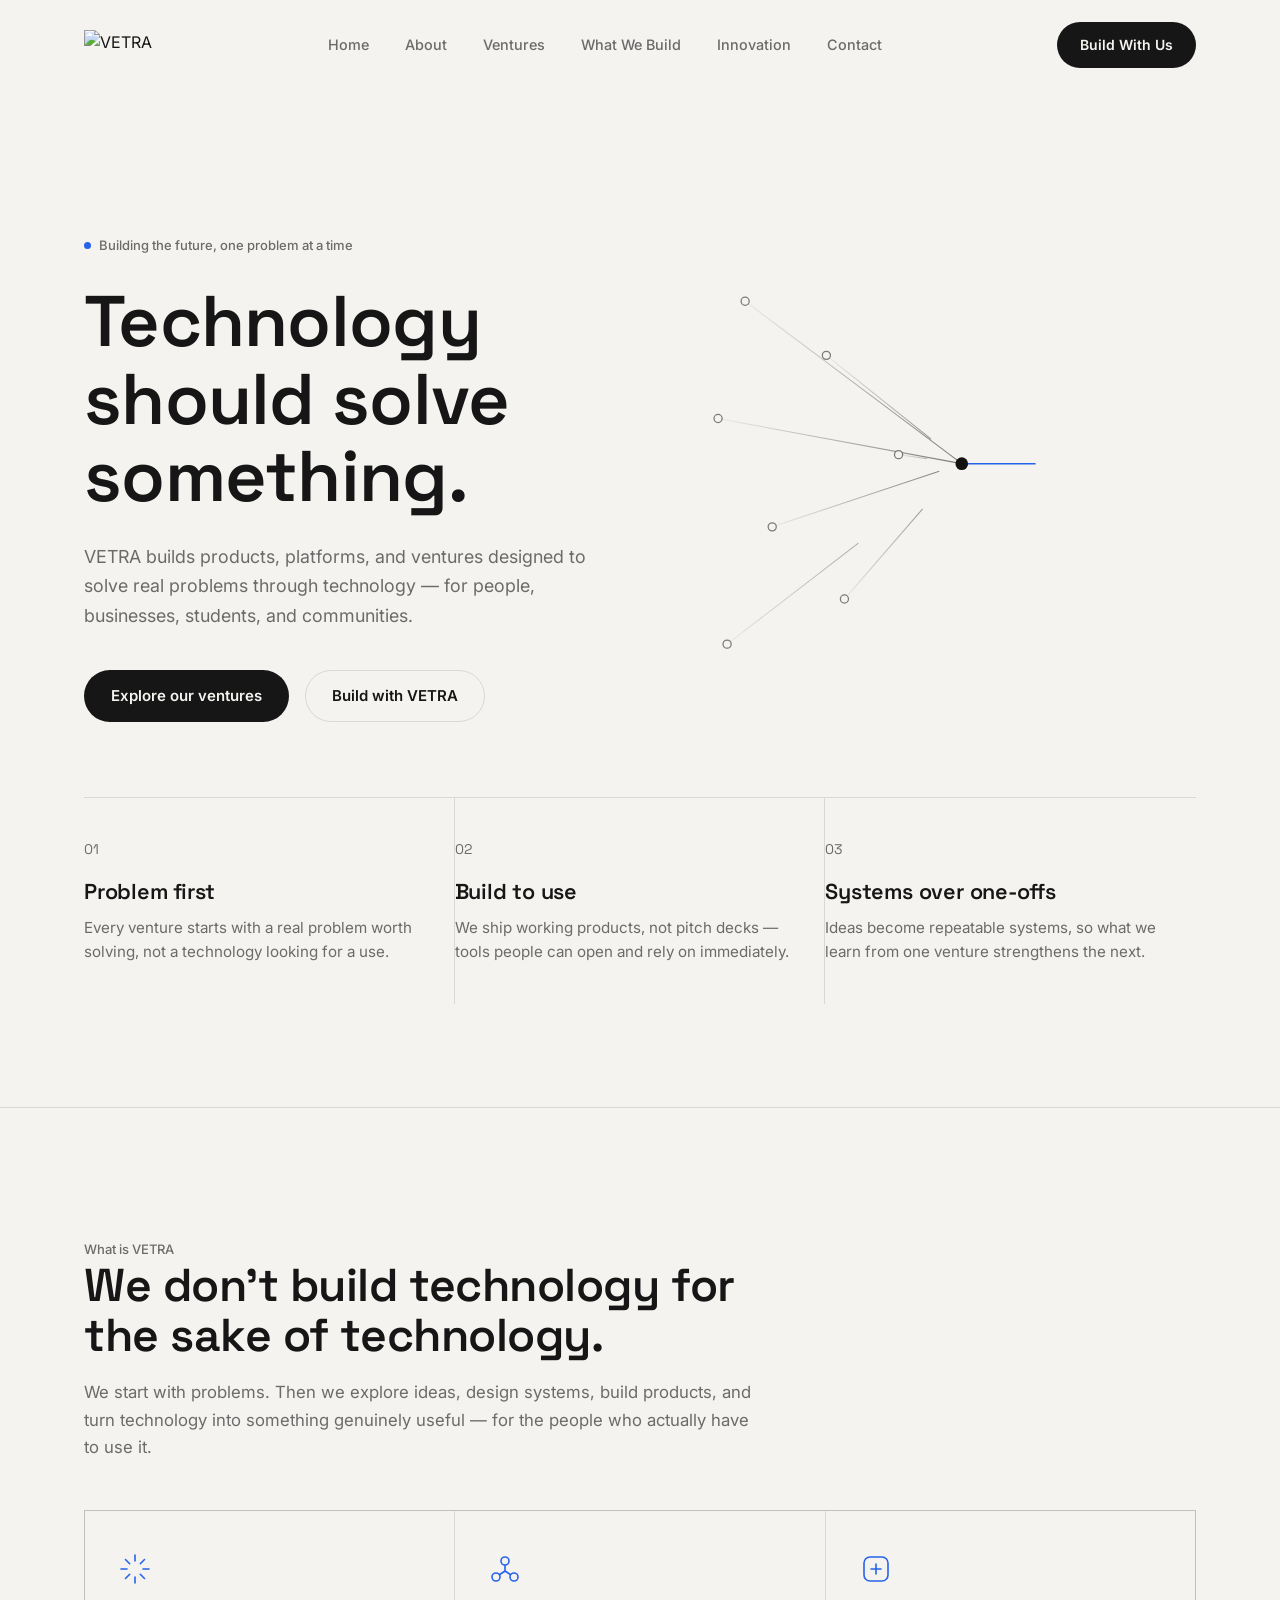
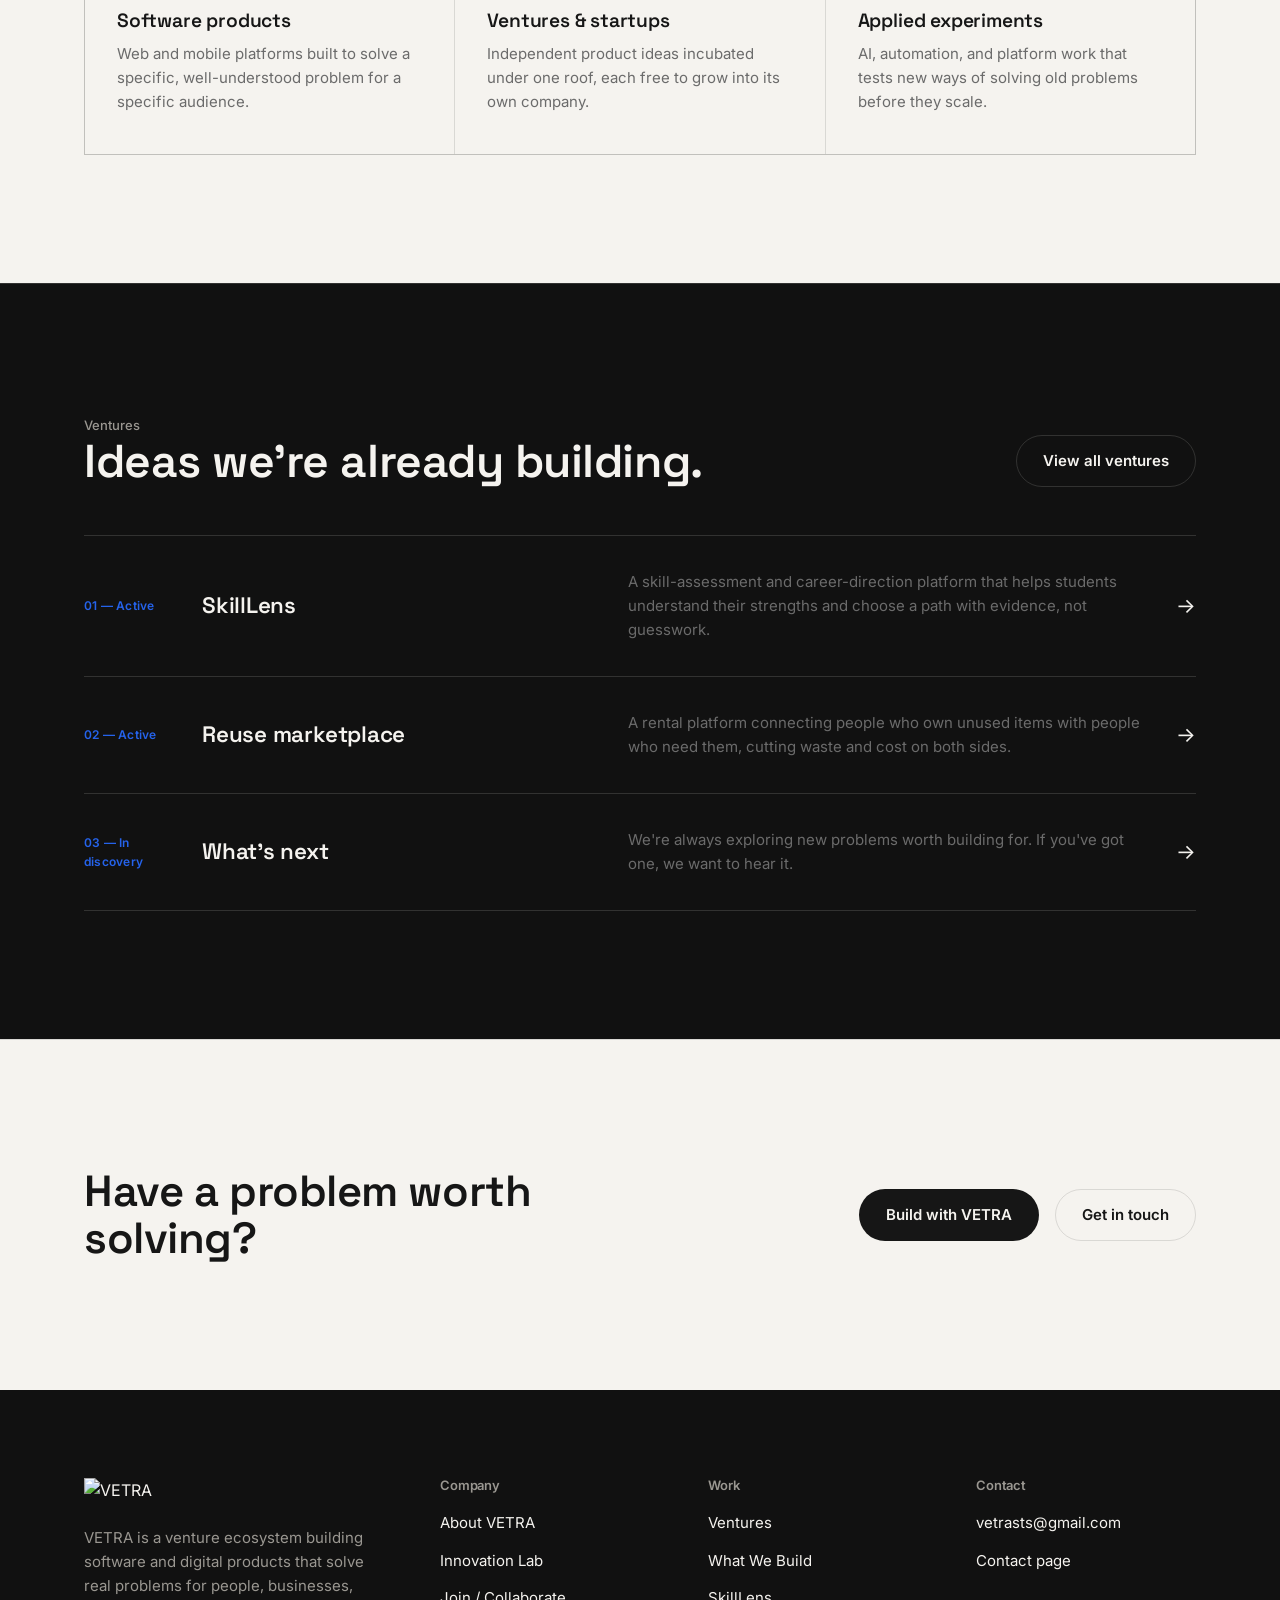
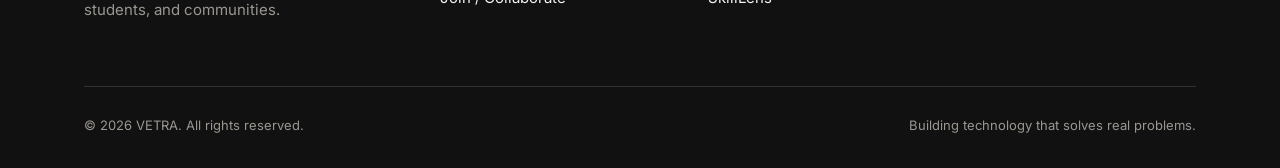
==== index.html @ a5bda0f1 "Add files via upload" ====
<!DOCTYPE html>
<html lang="en">
<head>
<meta charset="UTF-8">
<meta name="viewport" content="width=device-width, initial-scale=1.0">
<title>VETRA — Building Technology That Solves Real Problems.</title>
<meta name="description" content="VETRA is a venture ecosystem building software products, startups, and digital solutions that solve real-world problems.">
<link rel="icon" type="image/png" href="assets/vetra-logo-dark.png">
<link rel="stylesheet" href="styles.css">
</head>
<body>
  <nav class="nav">
    <div class="container nav-inner">
      <a href="index.html" class="nav-logo" aria-label="VETRA — home">
        <img src="assets/vetra-logo-dark.png" alt="VETRA">
      </a>
      <ul class="nav-links">
          <li><a href="index.html">Home</a></li>
          <li><a href="about.html">About</a></li>
          <li><a href="ventures.html">Ventures</a></li>
          <li><a href="what-we-build.html">What We Build</a></li>
          <li><a href="innovation.html">Innovation</a></li>
          <li><a href="contact.html">Contact</a></li>
      </ul>
      <div class="nav-actions">
        <a href="join.html" class="btn btn-primary nav-cta">Build With Us</a>
        <button class="nav-burger" aria-label="Open menu" aria-expanded="false">
          <span></span><span></span><span></span>
        </button>
      </div>
    </div>
  </nav>

  <div class="mobile-menu">
    <ul>
        <li><a href="index.html">Home</a></li>
        <li><a href="about.html">About</a></li>
        <li><a href="ventures.html">Ventures</a></li>
        <li><a href="what-we-build.html">What We Build</a></li>
        <li><a href="innovation.html">Innovation</a></li>
        <li><a href="contact.html">Contact</a></li>
    </ul>
    <a href="join.html" class="btn btn-primary">Build With Us</a>
  </div>

  <section class="hero">
    <div class="container hero-grid">
      <div class="hero-copy">
        <span class="eyebrow"><span class="dot"></span> Building the future, one problem at a time</span>
        <h1 class="reveal is-visible">Technology should solve something.</h1>
        <p class="hero-sub reveal is-visible">VETRA builds products, platforms, and ventures designed to solve real problems through technology — for people, businesses, students, and communities.</p>
        <div class="hero-actions">
          <a href="ventures.html" class="btn btn-primary">Explore our ventures</a>
          <a href="join.html" class="btn btn-ghost">Build with VETRA</a>
        </div>
      </div>
      <div class="hero-visual" style="color:var(--text)">
        <svg viewBox="0 0 560 560" xmlns="http://www.w3.org/2000/svg" role="img" aria-label="Abstract network diagram showing scattered nodes converging into a single connected system"><defs><linearGradient id="lineGrad" x1="0" y1="0" x2="1" y2="0"><stop offset="0%" stop-color="currentColor" stop-opacity="0.05"/><stop offset="100%" stop-color="currentColor" stop-opacity="0.55"/></linearGradient></defs><g stroke="url(#lineGrad)" stroke-width="1.2" fill="none"><path d="M60,90 L300,270" stroke-dasharray="300.0" stroke-dashoffset="300.0"><animate attributeName="stroke-dashoffset" from="300.0" to="0" dur="1.4s" begin="0.00s" fill="freeze" calcMode="spline" keySplines="0.22 0.61 0.36 1"/></path><path d="M30,220 L300,270" stroke-dasharray="274.6" stroke-dashoffset="274.6"><animate attributeName="stroke-dashoffset" from="274.6" to="0" dur="1.4s" begin="0.15s" fill="freeze" calcMode="spline" keySplines="0.22 0.61 0.36 1"/></path><path d="M90,340 L300,270" stroke-dasharray="221.4" stroke-dashoffset="221.4"><animate attributeName="stroke-dashoffset" from="221.4" to="0" dur="1.4s" begin="0.30s" fill="freeze" calcMode="spline" keySplines="0.22 0.61 0.36 1"/></path><path d="M150,150 L300,270" stroke-dasharray="192.1" stroke-dashoffset="192.1"><animate attributeName="stroke-dashoffset" from="192.1" to="0" dur="1.4s" begin="0.45s" fill="freeze" calcMode="spline" keySplines="0.22 0.61 0.36 1"/></path><path d="M170,420 L300,270" stroke-dasharray="198.5" stroke-dashoffset="198.5"><animate attributeName="stroke-dashoffset" from="198.5" to="0" dur="1.4s" begin="0.60s" fill="freeze" calcMode="spline" keySplines="0.22 0.61 0.36 1"/></path><path d="M40,470 L300,270" stroke-dasharray="328.0" stroke-dashoffset="328.0"><animate attributeName="stroke-dashoffset" from="328.0" to="0" dur="1.4s" begin="0.75s" fill="freeze" calcMode="spline" keySplines="0.22 0.61 0.36 1"/></path><path d="M230,260 L300,270" stroke-dasharray="70.7" stroke-dashoffset="70.7"><animate attributeName="stroke-dashoffset" from="70.7" to="0" dur="1.4s" begin="0.90s" fill="freeze" calcMode="spline" keySplines="0.22 0.61 0.36 1"/></path></g><path d="M300,270 L470,270" stroke="var(--accent)" stroke-width="1.6" stroke-dasharray="170.0" stroke-dashoffset="170.0"><animate attributeName="stroke-dashoffset" from="170.0" to="0" dur="0.9s" begin="1.1s" fill="freeze" calcMode="spline" keySplines="0.22 0.61 0.36 1"/></path><circle cx="60" cy="90" r="4.5" fill="var(--bg)" stroke="currentColor" stroke-opacity="0.55" stroke-width="1.4" opacity="0"><animate attributeName="opacity" from="0" to="1" dur="0.5s" begin="0.00s" fill="freeze"/></circle><circle cx="30" cy="220" r="4.5" fill="var(--bg)" stroke="currentColor" stroke-opacity="0.55" stroke-width="1.4" opacity="0"><animate attributeName="opacity" from="0" to="1" dur="0.5s" begin="0.15s" fill="freeze"/></circle><circle cx="90" cy="340" r="4.5" fill="var(--bg)" stroke="currentColor" stroke-opacity="0.55" stroke-width="1.4" opacity="0"><animate attributeName="opacity" from="0" to="1" dur="0.5s" begin="0.30s" fill="freeze"/></circle><circle cx="150" cy="150" r="4.5" fill="var(--bg)" stroke="currentColor" stroke-opacity="0.55" stroke-width="1.4" opacity="0"><animate attributeName="opacity" from="0" to="1" dur="0.5s" begin="0.45s" fill="freeze"/></circle><circle cx="170" cy="420" r="4.5" fill="var(--bg)" stroke="currentColor" stroke-opacity="0.55" stroke-width="1.4" opacity="0"><animate attributeName="opacity" from="0" to="1" dur="0.5s" begin="0.60s" fill="freeze"/></circle><circle cx="40" cy="470" r="4.5" fill="var(--bg)" stroke="currentColor" stroke-opacity="0.55" stroke-width="1.4" opacity="0"><animate attributeName="opacity" from="0" to="1" dur="0.5s" begin="0.75s" fill="freeze"/></circle><circle cx="230" cy="260" r="4.5" fill="var(--bg)" stroke="currentColor" stroke-opacity="0.55" stroke-width="1.4" opacity="0"><animate attributeName="opacity" from="0" to="1" dur="0.5s" begin="0.90s" fill="freeze"/></circle><circle cx="300" cy="270" r="7" fill="var(--dark)" stroke="none" opacity="0"><animate attributeName="opacity" from="0" to="1" dur="0.4s" begin="1.0s" fill="freeze"/></circle><g opacity="0"><animate attributeName="opacity" from="0" to="1" dur="0.6s" begin="1.9s" fill="freeze"/><rect x="436" y="236" width="68" height="68" rx="16" fill="var(--accent)"/><rect x="436" y="236" width="68" height="68" rx="16" fill="none" stroke="var(--accent)" stroke-width="10" opacity="0.18"><animate attributeName="width" from="68" to="120" dur="1.8s" begin="2.1s" repeatCount="indefinite" values="68;120;68" keyTimes="0;0.5;1" calcMode="spline" keySplines="0.4 0 0.2 1;0.4 0 0.2 1"/><animate attributeName="height" from="68" to="120" dur="1.8s" begin="2.1s" repeatCount="indefinite" values="68;120;68" keyTimes="0;0.5;1" calcMode="spline" keySplines="0.4 0 0.2 1;0.4 0 0.2 1"/><animate attributeName="x" values="436;410;436" dur="1.8s" begin="2.1s" repeatCount="indefinite" keyTimes="0;0.5;1" calcMode="spline" keySplines="0.4 0 0.2 1;0.4 0 0.2 1"/><animate attributeName="y" values="236;210;236" dur="1.8s" begin="2.1s" repeatCount="indefinite" keyTimes="0;0.5;1" calcMode="spline" keySplines="0.4 0 0.2 1;0.4 0 0.2 1"/><animate attributeName="opacity" values="0.18;0;0.18" dur="1.8s" begin="2.1s" repeatCount="indefinite" keyTimes="0;0.5;1"/></rect></g></svg>
      </div>
    </div>

    <div class="container">
      <div class="principles">
        <div class="principle">
          <span class="eyebrow-index">01</span>
          <h3>Problem first</h3>
          <p>Every venture starts with a real problem worth solving, not a technology looking for a use.</p>
        </div>
        <div class="principle">
          <span class="eyebrow-index">02</span>
          <h3>Build to use</h3>
          <p>We ship working products, not pitch decks — tools people can open and rely on immediately.</p>
        </div>
        <div class="principle">
          <span class="eyebrow-index">03</span>
          <h3>Systems over one-offs</h3>
          <p>Ideas become repeatable systems, so what we learn from one venture strengthens the next.</p>
        </div>
      </div>
    </div>
  </section>

  <section class="section section--border-t">
    <div class="container">
      <div class="section-head">
        <span class="eyebrow">What is VETRA</span>
        <h2>We don't build technology for the sake of technology.</h2>
        <p>We start with problems. Then we explore ideas, design systems, build products, and turn technology into something genuinely useful — for the people who actually have to use it.</p>
      </div>

      <div class="card-grid">
        <div class="card">
          <div class="card-icon">
            <svg width="36" height="36" viewBox="0 0 36 36" fill="none"><path d="M18 4v6M18 26v6M4 18h6M26 18h6M8.5 8.5l4.2 4.2M23.3 23.3l4.2 4.2M8.5 27.5l4.2-4.2M23.3 12.7l4.2-4.2" stroke="currentColor" stroke-width="1.6" stroke-linecap="round"/></svg>
          </div>
          <h3>Software products</h3>
          <p>Web and mobile platforms built to solve a specific, well-understood problem for a specific audience.</p>
        </div>
        <div class="card">
          <div class="card-icon">
            <svg width="36" height="36" viewBox="0 0 36 36" fill="none"><circle cx="18" cy="10" r="4" stroke="currentColor" stroke-width="1.6"/><circle cx="9" cy="26" r="4" stroke="currentColor" stroke-width="1.6"/><circle cx="27" cy="26" r="4" stroke="currentColor" stroke-width="1.6"/><path d="M18 14v6m0 0l-6 4m6-4l6 4" stroke="currentColor" stroke-width="1.6"/></svg>
          </div>
          <h3>Ventures &amp; startups</h3>
          <p>Independent product ideas incubated under one roof, each free to grow into its own company.</p>
        </div>
        <div class="card">
          <div class="card-icon">
            <svg width="36" height="36" viewBox="0 0 36 36" fill="none"><rect x="6" y="6" width="24" height="24" rx="6" stroke="currentColor" stroke-width="1.6"/><path d="M13 18h10M18 13v10" stroke="currentColor" stroke-width="1.6" stroke-linecap="round"/></svg>
          </div>
          <h3>Applied experiments</h3>
          <p>AI, automation, and platform work that tests new ways of solving old problems before they scale.</p>
        </div>
      </div>
    </div>
  </section>

  <section class="section section--dark section--border-t">
    <div class="container">
      <div class="section-head section-head--split">
        <div>
          <span class="eyebrow">Ventures</span>
          <h2>Ideas we're already building.</h2>
        </div>
        <a href="ventures.html" class="btn btn-ghost">View all ventures</a>
      </div>

      <div class="hr-list">
        <a href="ventures.html#skilllens" class="hr-row">
          <span class="tag">01 — Active</span>
          <h3>SkillLens</h3>
          <p>A skill-assessment and career-direction platform that helps students understand their strengths and choose a path with evidence, not guesswork.</p>
          <span class="arrow">→</span>
        </a>
        <a href="ventures.html#reuse" class="hr-row">
          <span class="tag">02 — Active</span>
          <h3>Reuse marketplace</h3>
          <p>A rental platform connecting people who own unused items with people who need them, cutting waste and cost on both sides.</p>
          <span class="arrow">→</span>
        </a>
        <a href="join.html" class="hr-row">
          <span class="tag">03 — In discovery</span>
          <h3>What's next</h3>
          <p>We're always exploring new problems worth building for. If you've got one, we want to hear it.</p>
          <span class="arrow">→</span>
        </a>
      </div>
    </div>
  </section>

  <section class="section section--border-t">
    <div class="container">
      <div class="cta-band">
        <h2>Have a problem worth solving?</h2>
        <div class="cta-band-actions">
          <a href="join.html" class="btn btn-primary">Build with VETRA</a>
          <a href="contact.html" class="btn btn-ghost">Get in touch</a>
        </div>
      </div>
    </div>
  </section>

  <footer class="footer">
    <div class="container">
      <div class="footer-top">
        <div class="footer-brand">
          <img src="assets/vetra-logo-white.png" alt="VETRA">
          <p>VETRA is a venture ecosystem building software and digital products that solve real problems for people, businesses, students, and communities.</p>
        </div>
        <div class="footer-col">
          <h4>Company</h4>
          <ul>
            <li><a href="about.html">About VETRA</a></li>
            <li><a href="innovation.html">Innovation Lab</a></li>
            <li><a href="join.html">Join / Collaborate</a></li>
          </ul>
        </div>
        <div class="footer-col">
          <h4>Work</h4>
          <ul>
            <li><a href="ventures.html">Ventures</a></li>
            <li><a href="what-we-build.html">What We Build</a></li>
            <li><a href="ventures.html#skilllens">SkillLens</a></li>
          </ul>
        </div>
        <div class="footer-col">
          <h4>Contact</h4>
          <ul>
            <li><a href="mailto:vetrasts@gmail.com">vetrasts@gmail.com</a></li>
            <li><a href="contact.html">Contact page</a></li>
          </ul>
        </div>
      </div>
      <div class="footer-bottom">
        <span>&copy; 2026 VETRA. All rights reserved.</span>
        <span>Building technology that solves real problems.</span>
      </div>
    </div>
  </footer>
  <script src="script.js"></script>
</body>
</html>
---- styles.css ----
/* =========================================================
   VETRA — Design Tokens
   ========================================================= */
@import url('https://fonts.googleapis.com/css2?family=Space+Grotesk:wght@400;500;600;700&family=Inter:wght@400;500;600&display=swap');

:root{
  --bg: #F5F3EF;
  --bg-raised: #EEEBE4;
  --dark: #111111;
  --dark-raised: #191919;
  --text: #161616;
  --text-secondary: #6B6B6B;
  --text-on-dark: #F5F3EF;
  --text-on-dark-secondary: #9A9791;
  --accent: #2563EB;
  --accent-2: #7C3AED;
  --line: rgba(22,22,22,0.12);
  --line-on-dark: rgba(245,243,239,0.14);
  --white: #FFFFFF;

  --font-head: 'Space Grotesk', 'Inter', sans-serif;
  --font-body: 'Inter', sans-serif;

  --container: 1240px;
  --gutter: clamp(24px, 5vw, 64px);
  --section-y: clamp(72px, 10vw, 148px);

  --ease: cubic-bezier(.22,.61,.36,1);
}

*, *::before, *::after{ box-sizing: border-box; }
html{ scroll-behavior: smooth; }
@media (prefers-reduced-motion: reduce){
  html{ scroll-behavior: auto; }
  *, *::before, *::after{ animation-duration: 0.001ms !important; animation-iteration-count: 1 !important; transition-duration: 0.001ms !important; }
}

body{
  margin:0;
  background: var(--bg);
  color: var(--text);
  font-family: var(--font-body);
  font-size: 16px;
  line-height: 1.6;
  -webkit-font-smoothing: antialiased;
  overflow-x: hidden;
}

img{ max-width:100%; display:block; }
a{ color: inherit; text-decoration: none; }
button{ font-family: inherit; cursor:pointer; }

h1,h2,h3,h4{
  font-family: var(--font-head);
  font-weight: 600;
  line-height: 1.08;
  letter-spacing: -0.01em;
  margin: 0;
  color: var(--text);
}

p{ margin: 0; }

::selection{ background: var(--accent); color: var(--white); }

:focus-visible{
  outline: 2px solid var(--accent);
  outline-offset: 3px;
  border-radius: 2px;
}

.container{
  width: 100%;
  max-width: var(--container);
  margin: 0 auto;
  padding: 0 var(--gutter);
}

.section{ padding: var(--section-y) 0; }
.section--dark{ background: var(--dark); color: var(--text-on-dark); }
.section--dark h1, .section--dark h2, .section--dark h3, .section--dark h4{ color: var(--text-on-dark); }
.section--raised{ background: var(--bg-raised); }
.section--border-t{ border-top: 1px solid var(--line); }
.section--dark.section--border-t{ border-top: 1px solid var(--line-on-dark); }

.eyebrow{
  display:inline-flex;
  align-items:center;
  gap:8px;
  font-size: 0.8125rem;
  color: var(--text-secondary);
  font-weight: 500;
}
.section--dark .eyebrow{ color: var(--text-on-dark-secondary); }
.eyebrow .dot{
  width:7px; height:7px; border-radius:50%;
  background: var(--accent);
  flex-shrink:0;
  animation: pulse-dot 2.4s var(--ease) infinite;
}
@keyframes pulse-dot{
  0%,100%{ opacity:1; transform: scale(1); }
  50%{ opacity: .45; transform: scale(.78); }
}

.eyebrow-index{
  font-family: var(--font-head);
  font-size: 0.875rem;
  color: var(--text-secondary);
}

/* Buttons */
.btn{
  display:inline-flex;
  align-items:center;
  justify-content:center;
  gap:10px;
  padding: 13px 26px;
  border-radius: 999px;
  font-family: var(--font-body);
  font-weight: 600;
  font-size: 0.9375rem;
  border: 1px solid transparent;
  transition: transform .35s var(--ease), background-color .3s var(--ease), color .3s var(--ease), border-color .3s var(--ease);
  white-space: nowrap;
}
.btn:hover{ transform: translateY(-2px); }
.btn-primary{ background: var(--text); color: var(--bg); }
.btn-primary:hover{ background: var(--accent); color: var(--white); }
.section--dark .btn-primary{ background: var(--text-on-dark); color: var(--dark); }
.section--dark .btn-primary:hover{ background: var(--accent); color: var(--white); }

.btn-ghost{ border-color: var(--line); color: var(--text); background: transparent; }
.btn-ghost:hover{ border-color: var(--text); }
.section--dark .btn-ghost{ border-color: var(--line-on-dark); color: var(--text-on-dark); }
.section--dark .btn-ghost:hover{ border-color: var(--text-on-dark); }

.btn-accent{ background: var(--accent); color: var(--white); }
.btn-accent:hover{ background: #1d4ed8; transform: translateY(-2px); }

/* =========================================================
   Navbar
   ========================================================= */
.nav{
  position: fixed;
  top:0; left:0; right:0;
  z-index: 100;
  padding: 22px 0;
  transition: padding .4s var(--ease), background-color .4s var(--ease), border-color .4s var(--ease), backdrop-filter .4s var(--ease);
  border-bottom: 1px solid transparent;
}
.nav.is-scrolled{
  padding: 14px 0;
  background: rgba(245,243,239,0.86);
  backdrop-filter: blur(14px) saturate(140%);
  border-bottom: 1px solid var(--line);
}
.nav-inner{
  display:flex;
  align-items:center;
  justify-content: space-between;
  gap: 24px;
}
.nav-logo{ display:flex; align-items:center; }
.nav-logo img{ height: 30px; width:auto; }
.nav-links{
  display:flex;
  align-items:center;
  gap: 36px;
  list-style:none;
  margin:0; padding:0;
}
.nav-links a{
  font-size: 0.9rem;
  font-weight: 500;
  color: var(--text-secondary);
  position:relative;
  padding: 4px 0;
  transition: color .25s var(--ease);
}
.nav-links a:hover, .nav-links a.is-active{ color: var(--text); }
.nav-links a.is-active::after{
  content:'';
  position:absolute;
  left:0; right:0; bottom:-4px;
  height:2px;
  background: var(--accent);
  border-radius: 2px;
}
.nav-actions{ display:flex; align-items:center; gap:16px; }
.nav-cta{ padding: 11px 22px; font-size: 0.875rem; }

.nav-burger{
  display:none;
  flex-direction:column;
  justify-content:center;
  gap:5px;
  width: 34px; height:34px;
  background:none; border:none;
  padding:0;
}
.nav-burger span{
  display:block;
  height:2px; width: 100%;
  background: var(--text);
  border-radius: 2px;
  transition: transform .35s var(--ease), opacity .35s var(--ease);
}
.nav-burger.is-open span:nth-child(1){ transform: translateY(7px) rotate(45deg); }
.nav-burger.is-open span:nth-child(2){ opacity:0; }
.nav-burger.is-open span:nth-child(3){ transform: translateY(-7px) rotate(-45deg); }

.mobile-menu{
  position: fixed;
  inset:0;
  background: var(--bg);
  z-index: 99;
  display:flex;
  flex-direction:column;
  justify-content:center;
  padding: 32px var(--gutter);
  transform: translateY(-100%);
  transition: transform .5s var(--ease);
}
.mobile-menu.is-open{ transform: translateY(0); }
.mobile-menu ul{ list-style:none; margin:0; padding:0; display:flex; flex-direction:column; gap: 22px; }
.mobile-menu a{ font-family: var(--font-head); font-size: 2rem; font-weight:600; }
.mobile-menu .btn{ margin-top: 28px; align-self:flex-start; }

@media (max-width: 860px){
  .nav-links, .nav-actions .nav-cta{ display:none; }
  .nav-burger{ display:flex; }
}

/* =========================================================
   Footer
   ========================================================= */
.footer{
  background: var(--dark);
  color: var(--text-on-dark);
  padding: 88px 0 32px;
}
.footer-top{
  display:grid;
  grid-template-columns: 1.4fr repeat(3, 1fr);
  gap: 48px;
  padding-bottom: 64px;
  border-bottom: 1px solid var(--line-on-dark);
}
.footer-brand img{ height: 30px; margin-bottom: 18px; }
.footer-brand p{ color: var(--text-on-dark-secondary); max-width: 320px; font-size: 0.9375rem; }
.footer-col h4{ font-family: var(--font-body); font-size: 0.8125rem; color: var(--text-on-dark-secondary); font-weight: 600; margin-bottom: 18px; }
.footer-col ul{ list-style:none; margin:0; padding:0; display:flex; flex-direction:column; gap:12px; }
.footer-col a{ font-size: 0.9375rem; color: var(--text-on-dark); transition: color .25s var(--ease); }
.footer-col a:hover{ color: var(--accent); }
.footer-bottom{
  display:flex; align-items:center; justify-content:space-between;
  padding-top: 28px; flex-wrap:wrap; gap:12px;
  font-size: 0.8125rem; color: var(--text-on-dark-secondary);
}
@media (max-width: 780px){
  .footer-top{ grid-template-columns: 1fr 1fr; }
}
@media (max-width: 500px){
  .footer-top{ grid-template-columns: 1fr; }
}

/* =========================================================
   Hero
   ========================================================= */
.hero{
  padding: clamp(150px, 22vw, 220px) 0 clamp(80px, 8vw, 120px);
  position:relative;
}
.hero-grid{
  display:grid;
  grid-template-columns: 1.05fr 0.95fr;
  gap: 48px;
  align-items:center;
}
.hero-copy .eyebrow{ margin-bottom: 28px; }
.hero h1{
  font-size: clamp(2.6rem, 5.6vw, 5rem);
  max-width: 15ch;
}
.hero-sub{
  margin-top: 26px;
  font-size: clamp(1.05rem, 1.4vw, 1.2rem);
  color: var(--text-secondary);
  max-width: 46ch;
  line-height: 1.65;
}
.hero-actions{ margin-top: 40px; display:flex; gap: 16px; flex-wrap:wrap; }
.hero-visual{ position:relative; }
.hero-visual svg{ width:100%; height:auto; }

@media (max-width: 940px){
  .hero-grid{ grid-template-columns: 1fr; }
  .hero-visual{ order:-1; max-width: 420px; margin: 0 auto 12px; }
}

/* =========================================================
   Principles / grid
   ========================================================= */
.principles{
  display:grid;
  grid-template-columns: repeat(3, 1fr);
  border-top: 1px solid var(--line);
  margin-top: 64px;
}
.principle{
  padding: 40px 32px 40px 0;
  border-right: 1px solid var(--line);
}
.principle:last-child{ border-right:none; }
.principle .eyebrow-index{ display:block; margin-bottom: 20px; }
.principle h3{ font-size: 1.35rem; margin-bottom: 12px; }
.principle p{ color: var(--text-secondary); font-size: 0.95rem; }
@media (max-width: 780px){
  .principles{ grid-template-columns: 1fr; }
  .principle{ border-right:none; border-bottom: 1px solid var(--line); padding: 32px 0; }
  .principle:last-child{ border-bottom:none; }
}

/* =========================================================
   Section headers
   ========================================================= */
.section-head{ max-width: 680px; }
.section-head h2{ font-size: clamp(1.9rem, 3.6vw, 3rem); }
.section-head p{ margin-top: 18px; color: var(--text-secondary); font-size: 1.05rem; line-height: 1.65; }
.section-head--split{
  display:flex;
  justify-content:space-between;
  align-items:flex-end;
  gap: 32px;
  max-width: none;
}
@media (max-width: 700px){
  .section-head--split{ flex-direction:column; align-items:flex-start; }
}

/* =========================================================
   Cards / lists (hairline, not shadow-kit)
   ========================================================= */
.hr-list{ border-top: 1px solid var(--line); margin-top: 48px; }
.section--dark .hr-list{ border-top: 1px solid var(--line-on-dark); }

.hr-row{
  display:grid;
  grid-template-columns: 90px 1.3fr 1.7fr auto;
  gap: 28px;
  align-items:center;
  padding: 34px 0;
  border-bottom: 1px solid var(--line);
  transition: padding-left .35s var(--ease), background-color .35s var(--ease);
}
.section--dark .hr-row{ border-bottom: 1px solid var(--line-on-dark); }
.hr-row:hover{ padding-left: 12px; }
.hr-row .tag{
  font-size: 0.75rem;
  font-weight: 600;
  color: var(--accent);
  letter-spacing: 0.02em;
}
.hr-row h3{ font-size: 1.4rem; }
.hr-row p{ color: var(--text-secondary); font-size: 0.9375rem; }
.hr-row .arrow{ font-size: 1.3rem; transition: transform .35s var(--ease); }
.hr-row:hover .arrow{ transform: translateX(6px); color: var(--accent); }
@media (max-width: 780px){
  .hr-row{ grid-template-columns: 1fr; gap: 10px; }
  .hr-row .arrow{ display:none; }
}

.card-grid{
  display:grid;
  grid-template-columns: repeat(3, 1fr);
  gap: 1px;
  background: var(--line);
  border: 1px solid var(--line);
  margin-top: 48px;
}
.section--dark .card-grid{ background: var(--line-on-dark); border-color: var(--line-on-dark); }
.card{
  background: var(--bg);
  padding: 40px 32px;
  transition: background-color .3s var(--ease);
}
.section--dark .card{ background: var(--dark); }
.card:hover{ background: var(--bg-raised); }
.section--dark .card:hover{ background: var(--dark-raised); }
.card .card-icon{ width:36px; height:36px; margin-bottom: 24px; color: var(--accent); }
.card h3{ font-size: 1.2rem; margin-bottom: 10px; }
.card p{ color: var(--text-secondary); font-size: 0.9375rem; }
@media (max-width: 900px){ .card-grid{ grid-template-columns: 1fr 1fr; } }
@media (max-width: 600px){ .card-grid{ grid-template-columns: 1fr; } }

/* =========================================================
   Stats strip
   ========================================================= */
.stats{
  display:grid;
  grid-template-columns: repeat(4, 1fr);
  gap: 24px;
  margin-top: 64px;
}
.stat .num{ font-family: var(--font-head); font-size: clamp(2rem, 4vw, 3rem); font-weight:600; }
.stat .label{ margin-top: 8px; color: var(--text-secondary); font-size: 0.875rem; }
.section--dark .stat .label{ color: var(--text-on-dark-secondary); }
@media (max-width: 700px){ .stats{ grid-template-columns: 1fr 1fr; } }

/* =========================================================
   CTA band
   ========================================================= */
.cta-band{
  display:flex;
  align-items:center;
  justify-content:space-between;
  gap: 32px;
  flex-wrap:wrap;
}
.cta-band h2{ font-size: clamp(1.8rem, 3.4vw, 2.75rem); max-width: 16ch; }
.cta-band-actions{ display:flex; gap:16px; flex-wrap:wrap; }

/* =========================================================
   Page intro (interior pages)
   ========================================================= */
.page-intro{ padding-top: clamp(140px, 18vw, 190px); }
.page-intro .eyebrow{ margin-bottom: 24px; }
.page-intro h1{ font-size: clamp(2.3rem, 4.6vw, 4rem); max-width: 20ch; }
.page-intro .lead{ margin-top: 24px; font-size: 1.15rem; color: var(--text-secondary); max-width: 56ch; }

/* Forms */
.form-grid{ display:grid; grid-template-columns: 1fr 1fr; gap: 20px 24px; margin-top: 40px; }
.field{ display:flex; flex-direction:column; gap:8px; }
.field.full{ grid-column: 1 / -1; }
.field label{ font-size: 0.8125rem; color: var(--text-secondary); font-weight:500; }
.field input, .field select, .field textarea{
  font-family: var(--font-body);
  font-size: 0.9375rem;
  padding: 14px 16px;
  border: 1px solid var(--line);
  border-radius: 8px;
  background: var(--bg);
  color: var(--text);
  transition: border-color .25s var(--ease);
}
.field textarea{ resize: vertical; min-height: 120px; }
.field input:focus, .field select:focus, .field textarea:focus{ border-color: var(--accent); }
.form-note{ margin-top: 18px; font-size: 0.8125rem; color: var(--text-secondary); }
@media (max-width: 700px){ .form-grid{ grid-template-columns: 1fr; } }

/* Simple two-col content */
.split{ display:grid; grid-template-columns: 1fr 1fr; gap: 64px; align-items:start; }
@media (max-width: 860px){ .split{ grid-template-columns: 1fr; gap: 40px; } }

.timeline{ margin-top: 56px; border-left: 1px solid var(--line); }
.section--dark .timeline{ border-color: var(--line-on-dark); }
.timeline-item{ position:relative; padding: 0 0 48px 32px; }
.timeline-item:last-child{ padding-bottom:0; }
.timeline-item::before{
  content:'';
  position:absolute; left:-5px; top:4px;
  width:9px; height:9px; border-radius:50%;
  background: var(--accent);
}
.timeline-item .tag{ font-size: 0.75rem; color: var(--text-secondary); font-weight:600; }
.timeline-item h3{ margin-top:8px; font-size: 1.25rem; }
.timeline-item p{ margin-top: 8px; color: var(--text-secondary); font-size: 0.9375rem; max-width: 52ch; }

/* Values grid used in About */
.value-list{ margin-top: 24px; display:flex; flex-direction:column; }
.value-row{ display:grid; grid-template-columns: 220px 1fr; gap: 24px; padding: 26px 0; border-top: 1px solid var(--line); }
.value-row:last-child{ border-bottom: 1px solid var(--line); }
.value-row h4{ font-family: var(--font-head); font-size: 1.05rem; }
.value-row p{ color: var(--text-secondary); font-size: 0.9375rem; }
@media (max-width: 700px){ .value-row{ grid-template-columns: 1fr; gap:8px; } }

/* Error / offline pages */
.status-page{
  min-height: 100svh;
  display:flex;
  flex-direction:column;
  align-items:center;
  justify-content:center;
  text-align:center;
  padding: 32px;
}
.status-page .code{
  font-family: var(--font-head);
  font-size: clamp(4rem, 14vw, 8rem);
  font-weight: 600;
  line-height:1;
  color: var(--text);
}
.status-page h1{ margin-top: 12px; font-size: clamp(1.4rem, 3vw, 2rem); }
.status-page p{ margin-top: 14px; color: var(--text-secondary); max-width: 46ch; }
.status-page .btn{ margin-top: 32px; }
.status-page .mark{ width: 140px; margin-bottom: 40px; opacity:0.9; }

/* Utility */
.mt-0{ margin-top:0 !important; }
.text-secondary{ color: var(--text-secondary); }
.reveal{ opacity:0; transform: translateY(18px); transition: opacity .7s var(--ease), transform .7s var(--ease); }
.reveal.is-visible{ opacity:1; transform:none; }
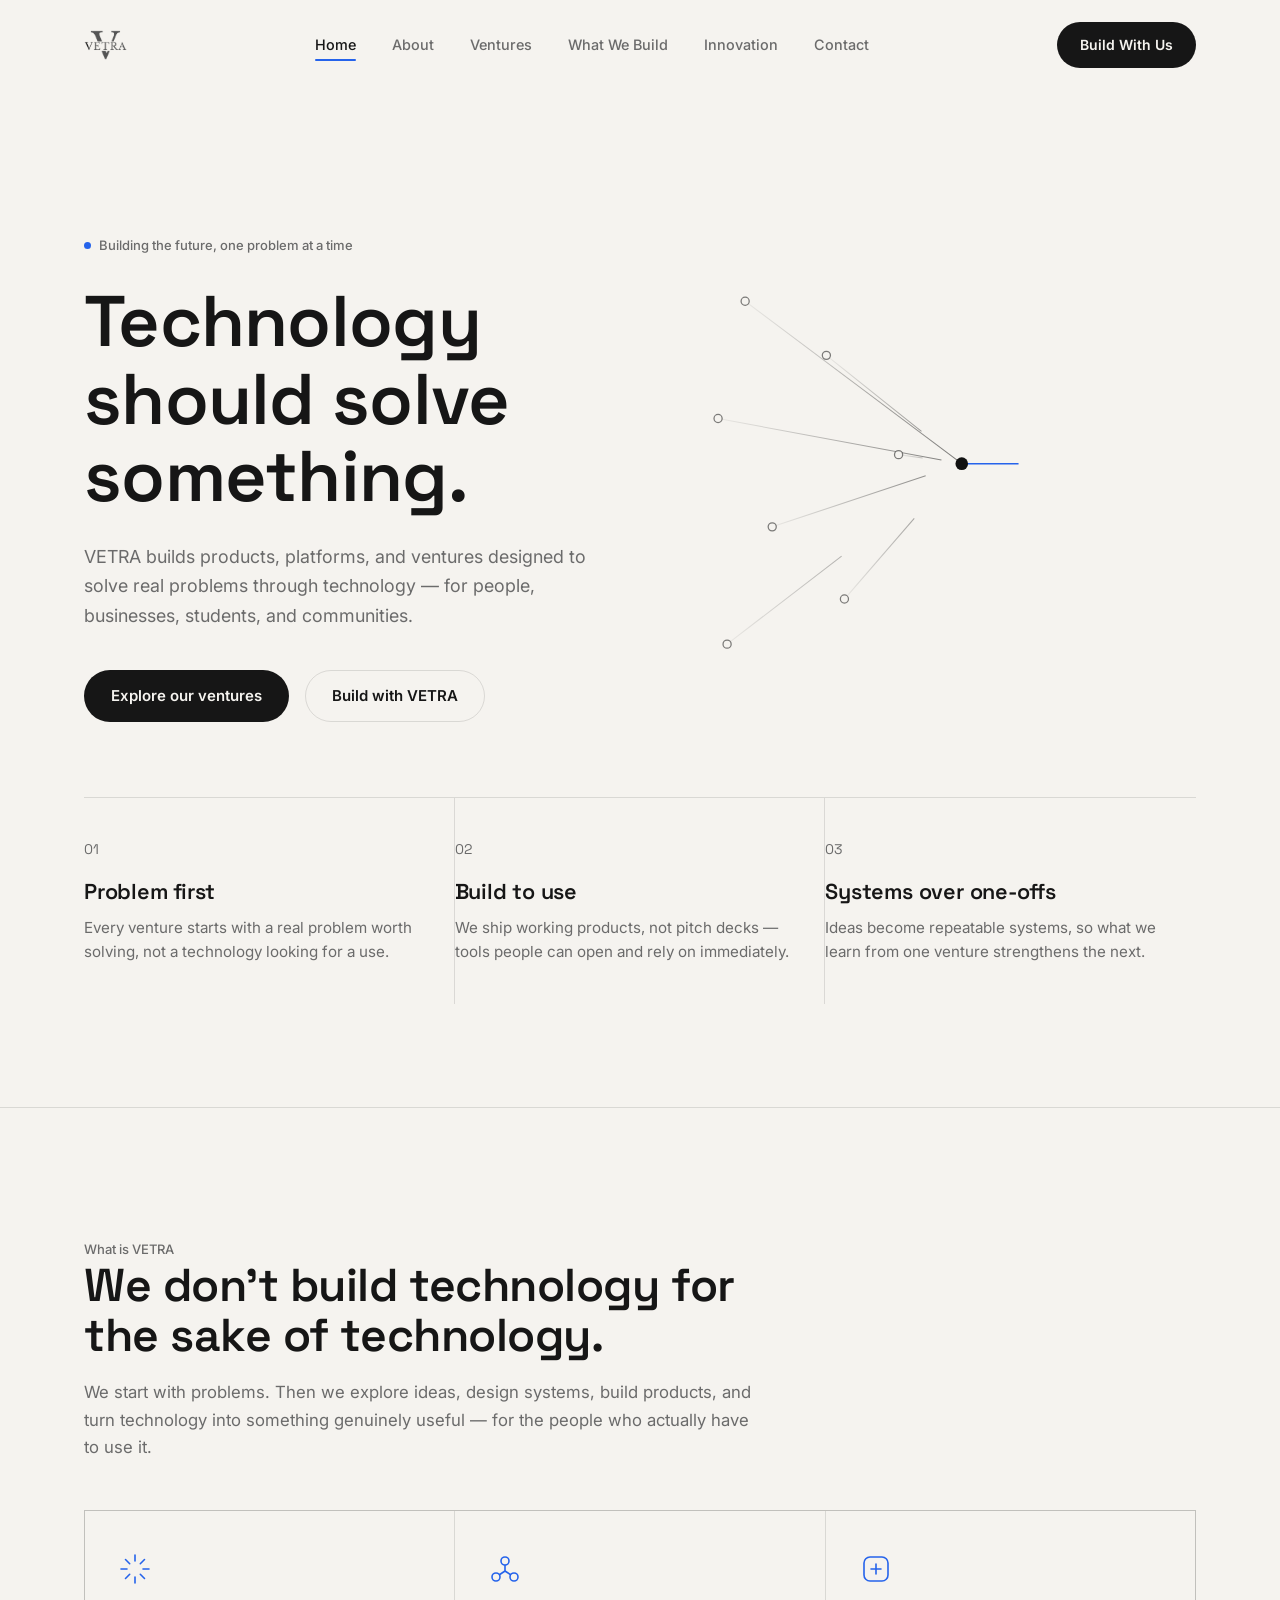
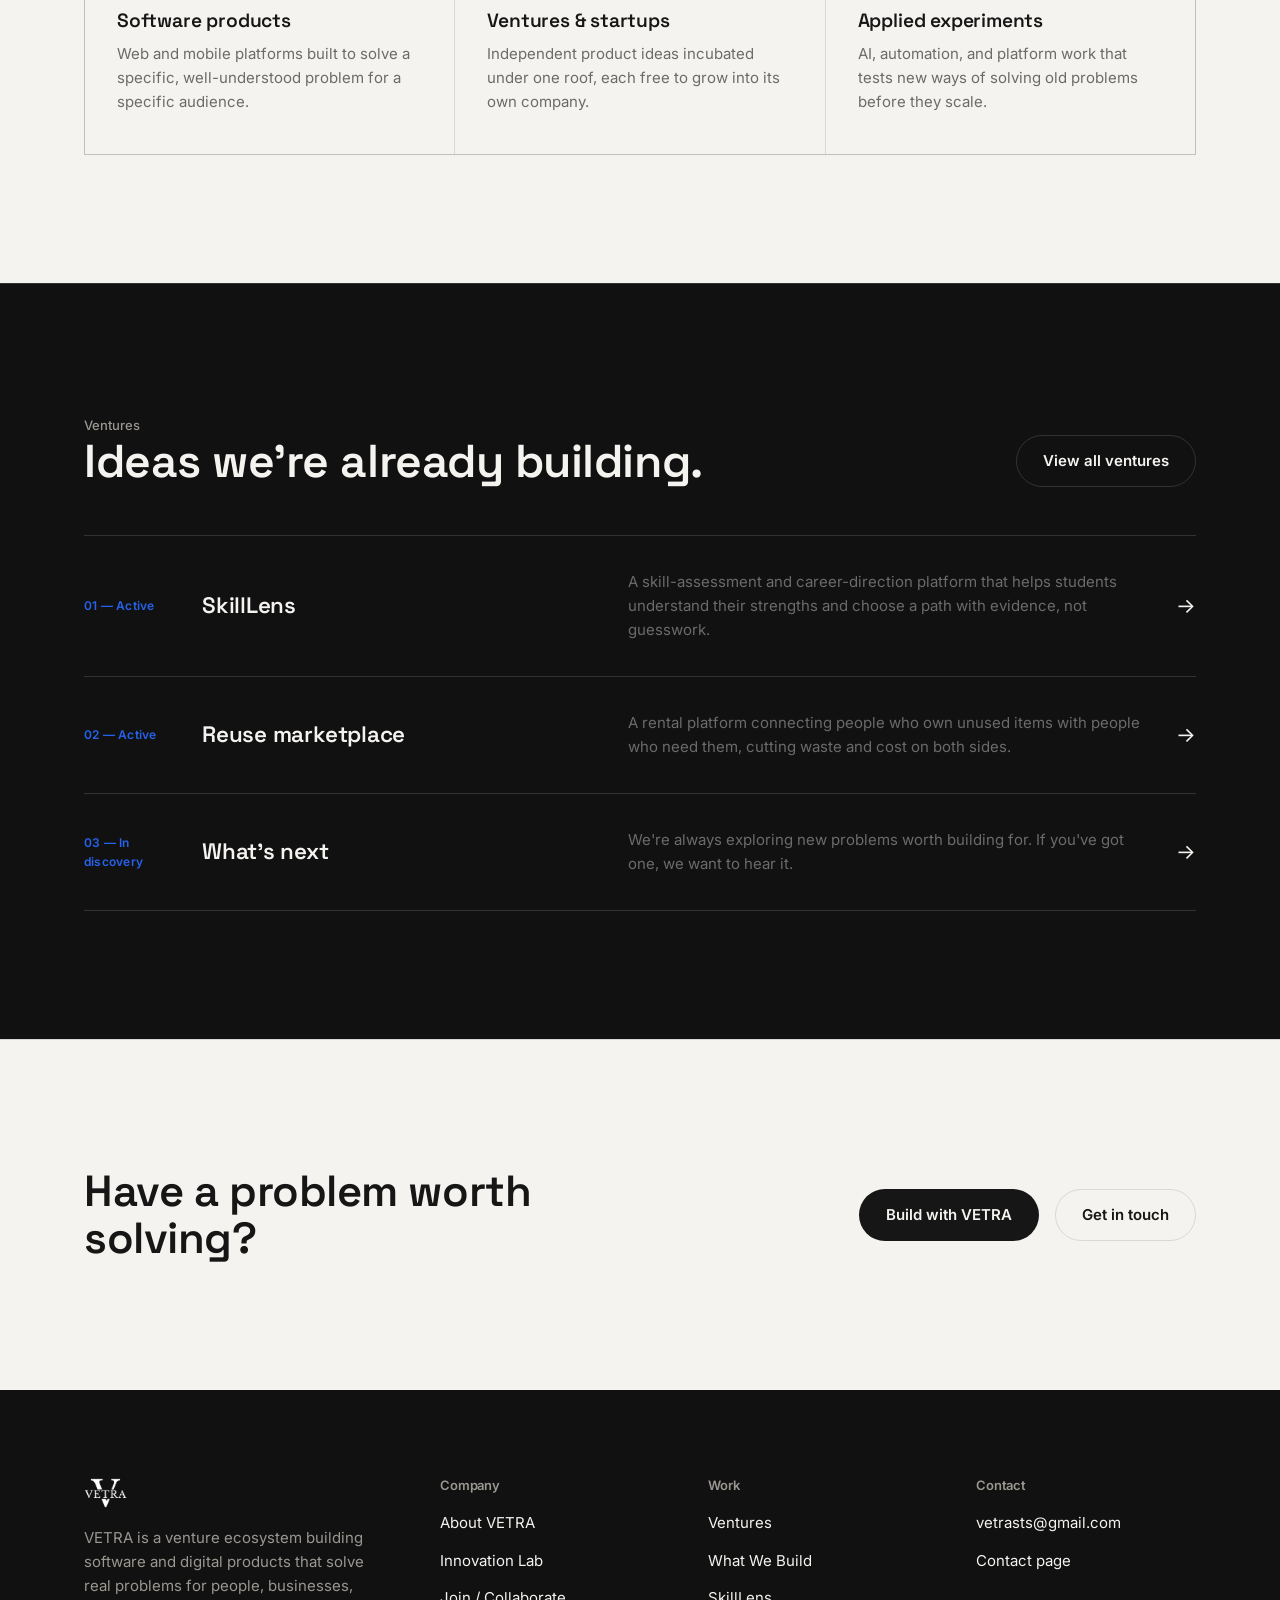
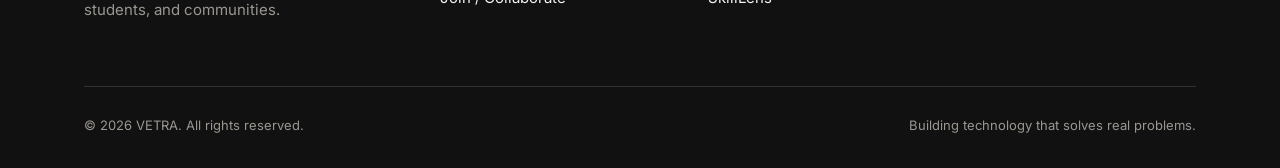
==== commit aac783b2: "Fix stylesheet link from styles.css to style.css" ====
--- a/index.html
+++ b/index.html
@@ -6,7 +6,7 @@
 <title>VETRA — Building Technology That Solves Real Problems.</title>
 <meta name="description" content="VETRA is a venture ecosystem building software products, startups, and digital solutions that solve real-world problems.">
 <link rel="icon" type="image/png" href="assets/vetra-logo-dark.png">
-<link rel="stylesheet" href="styles.css">
+<link rel="stylesheet" href="style.css">
 </head>
 <body>
   <nav class="nav">
@@ -198,4 +198,4 @@
   </footer>
   <script src="script.js"></script>
 </body>
-</html>+</html>
--- a/style.css
+++ b/style.css
@@ -0,0 +1,519 @@
+/* =========================================================
+   VETRA — Design Tokens
+   ========================================================= */
+@import url('https://fonts.googleapis.com/css2?family=Space+Grotesk:wght@400;500;600;700&family=Inter:wght@400;500;600&display=swap');
+
+:root{
+  --bg: #F5F3EF;
+  --bg-raised: #EEEBE4;
+  --dark: #111111;
+  --dark-raised: #191919;
+  --text: #161616;
+  --text-secondary: #6B6B6B;
+  --text-on-dark: #F5F3EF;
+  --text-on-dark-secondary: #9A9791;
+  --accent: #2563EB;
+  --accent-2: #7C3AED;
+  --line: rgba(22,22,22,0.12);
+  --line-on-dark: rgba(245,243,239,0.14);
+  --white: #FFFFFF;
+
+  --font-head: 'Space Grotesk', 'Inter', sans-serif;
+  --font-body: 'Inter', sans-serif;
+
+  --container: 1240px;
+  --gutter: clamp(24px, 5vw, 64px);
+  --section-y: clamp(72px, 10vw, 148px);
+
+  --ease: cubic-bezier(.22,.61,.36,1);
+}
+
+*, *::before, *::after{ box-sizing: border-box; }
+html{ scroll-behavior: smooth; }
+@media (prefers-reduced-motion: reduce){
+  html{ scroll-behavior: auto; }
+  *, *::before, *::after{ animation-duration: 0.001ms !important; animation-iteration-count: 1 !important; transition-duration: 0.001ms !important; }
+}
+
+body{
+  margin:0;
+  background: var(--bg);
+  color: var(--text);
+  font-family: var(--font-body);
+  font-size: 16px;
+  line-height: 1.6;
+  -webkit-font-smoothing: antialiased;
+  overflow-x: hidden;
+}
+
+img{ max-width:100%; display:block; }
+a{ color: inherit; text-decoration: none; }
+button{ font-family: inherit; cursor:pointer; }
+
+h1,h2,h3,h4{
+  font-family: var(--font-head);
+  font-weight: 600;
+  line-height: 1.08;
+  letter-spacing: -0.01em;
+  margin: 0;
+  color: var(--text);
+}
+
+p{ margin: 0; }
+
+::selection{ background: var(--accent); color: var(--white); }
+
+:focus-visible{
+  outline: 2px solid var(--accent);
+  outline-offset: 3px;
+  border-radius: 2px;
+}
+
+.container{
+  width: 100%;
+  max-width: var(--container);
+  margin: 0 auto;
+  padding: 0 var(--gutter);
+}
+
+.section{ padding: var(--section-y) 0; }
+.section--dark{ background: var(--dark); color: var(--text-on-dark); }
+.section--dark h1, .section--dark h2, .section--dark h3, .section--dark h4{ color: var(--text-on-dark); }
+.section--raised{ background: var(--bg-raised); }
+.section--border-t{ border-top: 1px solid var(--line); }
+.section--dark.section--border-t{ border-top: 1px solid var(--line-on-dark); }
+
+.eyebrow{
+  display:inline-flex;
+  align-items:center;
+  gap:8px;
+  font-size: 0.8125rem;
+  color: var(--text-secondary);
+  font-weight: 500;
+}
+.section--dark .eyebrow{ color: var(--text-on-dark-secondary); }
+.eyebrow .dot{
+  width:7px; height:7px; border-radius:50%;
+  background: var(--accent);
+  flex-shrink:0;
+  animation: pulse-dot 2.4s var(--ease) infinite;
+}
+@keyframes pulse-dot{
+  0%,100%{ opacity:1; transform: scale(1); }
+  50%{ opacity: .45; transform: scale(.78); }
+}
+
+.eyebrow-index{
+  font-family: var(--font-head);
+  font-size: 0.875rem;
+  color: var(--text-secondary);
+}
+
+/* Buttons */
+.btn{
+  display:inline-flex;
+  align-items:center;
+  justify-content:center;
+  gap:10px;
+  padding: 13px 26px;
+  border-radius: 999px;
+  font-family: var(--font-body);
+  font-weight: 600;
+  font-size: 0.9375rem;
+  border: 1px solid transparent;
+  transition: transform .35s var(--ease), background-color .3s var(--ease), color .3s var(--ease), border-color .3s var(--ease);
+  white-space: nowrap;
+}
+.btn:hover{ transform: translateY(-2px); }
+.btn-primary{ background: var(--text); color: var(--bg); }
+.btn-primary:hover{ background: var(--accent); color: var(--white); }
+.section--dark .btn-primary{ background: var(--text-on-dark); color: var(--dark); }
+.section--dark .btn-primary:hover{ background: var(--accent); color: var(--white); }
+
+.btn-ghost{ border-color: var(--line); color: var(--text); background: transparent; }
+.btn-ghost:hover{ border-color: var(--text); }
+.section--dark .btn-ghost{ border-color: var(--line-on-dark); color: var(--text-on-dark); }
+.section--dark .btn-ghost:hover{ border-color: var(--text-on-dark); }
+
+.btn-accent{ background: var(--accent); color: var(--white); }
+.btn-accent:hover{ background: #1d4ed8; transform: translateY(-2px); }
+
+/* =========================================================
+   Navbar
+   ========================================================= */
+.nav{
+  position: fixed;
+  top:0; left:0; right:0;
+  z-index: 100;
+  padding: 22px 0;
+  transition: padding .4s var(--ease), background-color .4s var(--ease), border-color .4s var(--ease), backdrop-filter .4s var(--ease);
+  border-bottom: 1px solid transparent;
+}
+.nav.is-scrolled{
+  padding: 14px 0;
+  background: rgba(245,243,239,0.86);
+  backdrop-filter: blur(14px) saturate(140%);
+  border-bottom: 1px solid var(--line);
+}
+.nav-inner{
+  display:flex;
+  align-items:center;
+  justify-content: space-between;
+  gap: 24px;
+}
+.nav-logo{ display:flex; align-items:center; }
+.nav-logo img{ height: 30px; width:auto; }
+.nav-links{
+  display:flex;
+  align-items:center;
+  gap: 36px;
+  list-style:none;
+  margin:0; padding:0;
+}
+.nav-links a{
+  font-size: 0.9rem;
+  font-weight: 500;
+  color: var(--text-secondary);
+  position:relative;
+  padding: 4px 0;
+  transition: color .25s var(--ease);
+}
+.nav-links a:hover, .nav-links a.is-active{ color: var(--text); }
+.nav-links a.is-active::after{
+  content:'';
+  position:absolute;
+  left:0; right:0; bottom:-4px;
+  height:2px;
+  background: var(--accent);
+  border-radius: 2px;
+}
+.nav-actions{ display:flex; align-items:center; gap:16px; }
+.nav-cta{ padding: 11px 22px; font-size: 0.875rem; }
+
+.nav-burger{
+  display:none;
+  flex-direction:column;
+  justify-content:center;
+  gap:5px;
+  width: 34px; height:34px;
+  background:none; border:none;
+  padding:0;
+}
+.nav-burger span{
+  display:block;
+  height:2px; width: 100%;
+  background: var(--text);
+  border-radius: 2px;
+  transition: transform .35s var(--ease), opacity .35s var(--ease);
+}
+.nav-burger.is-open span:nth-child(1){ transform: translateY(7px) rotate(45deg); }
+.nav-burger.is-open span:nth-child(2){ opacity:0; }
+.nav-burger.is-open span:nth-child(3){ transform: translateY(-7px) rotate(-45deg); }
+
+.mobile-menu{
+  position: fixed;
+  inset:0;
+  background: var(--bg);
+  z-index: 99;
+  display:flex;
+  flex-direction:column;
+  justify-content:center;
+  padding: 32px var(--gutter);
+  transform: translateY(-100%);
+  transition: transform .5s var(--ease);
+}
+.mobile-menu.is-open{ transform: translateY(0); }
+.mobile-menu ul{ list-style:none; margin:0; padding:0; display:flex; flex-direction:column; gap: 22px; }
+.mobile-menu a{ font-family: var(--font-head); font-size: 2rem; font-weight:600; }
+.mobile-menu .btn{ margin-top: 28px; align-self:flex-start; }
+
+@media (max-width: 860px){
+  .nav-links, .nav-actions .nav-cta{ display:none; }
+  .nav-burger{ display:flex; }
+}
+
+/* =========================================================
+   Footer
+   ========================================================= */
+.footer{
+  background: var(--dark);
+  color: var(--text-on-dark);
+  padding: 88px 0 32px;
+}
+.footer-top{
+  display:grid;
+  grid-template-columns: 1.4fr repeat(3, 1fr);
+  gap: 48px;
+  padding-bottom: 64px;
+  border-bottom: 1px solid var(--line-on-dark);
+}
+.footer-brand img{ height: 30px; margin-bottom: 18px; }
+.footer-brand p{ color: var(--text-on-dark-secondary); max-width: 320px; font-size: 0.9375rem; }
+.footer-col h4{ font-family: var(--font-body); font-size: 0.8125rem; color: var(--text-on-dark-secondary); font-weight: 600; margin-bottom: 18px; }
+.footer-col ul{ list-style:none; margin:0; padding:0; display:flex; flex-direction:column; gap:12px; }
+.footer-col a{ font-size: 0.9375rem; color: var(--text-on-dark); transition: color .25s var(--ease); }
+.footer-col a:hover{ color: var(--accent); }
+.footer-bottom{
+  display:flex; align-items:center; justify-content:space-between;
+  padding-top: 28px; flex-wrap:wrap; gap:12px;
+  font-size: 0.8125rem; color: var(--text-on-dark-secondary);
+}
+@media (max-width: 780px){
+  .footer-top{ grid-template-columns: 1fr 1fr; }
+}
+@media (max-width: 500px){
+  .footer-top{ grid-template-columns: 1fr; }
+}
+
+/* =========================================================
+   Hero
+   ========================================================= */
+.hero{
+  padding: clamp(150px, 22vw, 220px) 0 clamp(80px, 8vw, 120px);
+  position:relative;
+}
+.hero-grid{
+  display:grid;
+  grid-template-columns: 1.05fr 0.95fr;
+  gap: 48px;
+  align-items:center;
+}
+.hero-copy .eyebrow{ margin-bottom: 28px; }
+.hero h1{
+  font-size: clamp(2.6rem, 5.6vw, 5rem);
+  max-width: 15ch;
+}
+.hero-sub{
+  margin-top: 26px;
+  font-size: clamp(1.05rem, 1.4vw, 1.2rem);
+  color: var(--text-secondary);
+  max-width: 46ch;
+  line-height: 1.65;
+}
+.hero-actions{ margin-top: 40px; display:flex; gap: 16px; flex-wrap:wrap; }
+.hero-visual{ position:relative; }
+.hero-visual svg{ width:100%; height:auto; }
+
+@media (max-width: 940px){
+  .hero-grid{ grid-template-columns: 1fr; }
+  .hero-visual{ order:-1; max-width: 420px; margin: 0 auto 12px; }
+}
+
+/* =========================================================
+   Principles / grid
+   ========================================================= */
+.principles{
+  display:grid;
+  grid-template-columns: repeat(3, 1fr);
+  border-top: 1px solid var(--line);
+  margin-top: 64px;
+}
+.principle{
+  padding: 40px 32px 40px 0;
+  border-right: 1px solid var(--line);
+}
+.principle:last-child{ border-right:none; }
+.principle .eyebrow-index{ display:block; margin-bottom: 20px; }
+.principle h3{ font-size: 1.35rem; margin-bottom: 12px; }
+.principle p{ color: var(--text-secondary); font-size: 0.95rem; }
+@media (max-width: 780px){
+  .principles{ grid-template-columns: 1fr; }
+  .principle{ border-right:none; border-bottom: 1px solid var(--line); padding: 32px 0; }
+  .principle:last-child{ border-bottom:none; }
+}
+
+/* =========================================================
+   Section headers
+   ========================================================= */
+.section-head{ max-width: 680px; }
+.section-head h2{ font-size: clamp(1.9rem, 3.6vw, 3rem); }
+.section-head p{ margin-top: 18px; color: var(--text-secondary); font-size: 1.05rem; line-height: 1.65; }
+.section-head--split{
+  display:flex;
+  justify-content:space-between;
+  align-items:flex-end;
+  gap: 32px;
+  max-width: none;
+}
+@media (max-width: 700px){
+  .section-head--split{ flex-direction:column; align-items:flex-start; }
+}
+
+/* =========================================================
+   Cards / lists (hairline, not shadow-kit)
+   ========================================================= */
+.hr-list{ border-top: 1px solid var(--line); margin-top: 48px; }
+.section--dark .hr-list{ border-top: 1px solid var(--line-on-dark); }
+
+.hr-row{
+  display:grid;
+  grid-template-columns: 90px 1.3fr 1.7fr auto;
+  gap: 28px;
+  align-items:center;
+  padding: 34px 0;
+  border-bottom: 1px solid var(--line);
+  transition: padding-left .35s var(--ease), background-color .35s var(--ease);
+}
+.section--dark .hr-row{ border-bottom: 1px solid var(--line-on-dark); }
+.hr-row:hover{ padding-left: 12px; }
+.hr-row .tag{
+  font-size: 0.75rem;
+  font-weight: 600;
+  color: var(--accent);
+  letter-spacing: 0.02em;
+}
+.hr-row h3{ font-size: 1.4rem; }
+.hr-row p{ color: var(--text-secondary); font-size: 0.9375rem; }
+.hr-row .arrow{ font-size: 1.3rem; transition: transform .35s var(--ease); }
+.hr-row:hover .arrow{ transform: translateX(6px); color: var(--accent); }
+@media (max-width: 780px){
+  .hr-row{ grid-template-columns: 1fr; gap: 10px; }
+  .hr-row .arrow{ display:none; }
+}
+
+.card-grid{
+  display:grid;
+  grid-template-columns: repeat(3, 1fr);
+  gap: 1px;
+  background: var(--line);
+  border: 1px solid var(--line);
+  margin-top: 48px;
+}
+.section--dark .card-grid{ background: var(--line-on-dark); border-color: var(--line-on-dark); }
+.card{
+  background: var(--bg);
+  padding: 40px 32px;
+  transition: background-color .3s var(--ease);
+}
+.section--dark .card{ background: var(--dark); }
+.card:hover{ background: var(--bg-raised); }
+.section--dark .card:hover{ background: var(--dark-raised); }
+.card .card-icon{ width:36px; height:36px; margin-bottom: 24px; color: var(--accent); }
+.card h3{ font-size: 1.2rem; margin-bottom: 10px; }
+.card p{ color: var(--text-secondary); font-size: 0.9375rem; }
+@media (max-width: 900px){ .card-grid{ grid-template-columns: 1fr 1fr; } }
+@media (max-width: 600px){ .card-grid{ grid-template-columns: 1fr; } }
+
+/* =========================================================
+   Stats strip
+   ========================================================= */
+.stats{
+  display:grid;
+  grid-template-columns: repeat(4, 1fr);
+  gap: 24px;
+  margin-top: 64px;
+}
+.stat .num{ font-family: var(--font-head); font-size: clamp(2rem, 4vw, 3rem); font-weight:600; }
+.stat .label{ margin-top: 8px; color: var(--text-secondary); font-size: 0.875rem; }
+.section--dark .stat .label{ color: var(--text-on-dark-secondary); }
+@media (max-width: 700px){ .stats{ grid-template-columns: 1fr 1fr; } }
+
+/* =========================================================
+   CTA band
+   ========================================================= */
+.cta-band{
+  display:flex;
+  align-items:center;
+  justify-content:space-between;
+  gap: 32px;
+  flex-wrap:wrap;
+}
+.cta-band h2{ font-size: clamp(1.8rem, 3.4vw, 2.75rem); max-width: 16ch; }
+.cta-band-actions{ display:flex; gap:16px; flex-wrap:wrap; }
+
+/* =========================================================
+   Page intro (interior pages)
+   ========================================================= */
+.page-intro{ padding-top: clamp(140px, 18vw, 190px); }
+.page-intro .eyebrow{ margin-bottom: 24px; }
+.page-intro h1{ font-size: clamp(2.3rem, 4.6vw, 4rem); max-width: 20ch; }
+.page-intro .lead{ margin-top: 24px; font-size: 1.15rem; color: var(--text-secondary); max-width: 56ch; }
+
+/* Forms */
+.form-grid{ display:grid; grid-template-columns: 1fr 1fr; gap: 20px 24px; margin-top: 40px; }
+.field{ display:flex; flex-direction:column; gap:8px; }
+.field.full{ grid-column: 1 / -1; }
+.field label{ font-size: 0.8125rem; color: var(--text-secondary); font-weight:500; }
+.field input, .field select, .field textarea{
+  font-family: var(--font-body);
+  font-size: 0.9375rem;
+  padding: 14px 16px;
+  border: 1px solid var(--line);
+  border-radius: 8px;
+  background: var(--bg);
+  color: var(--text);
+  transition: border-color .25s var(--ease);
+}
+.field textarea{ resize: vertical; min-height: 120px; }
+.field input:focus, .field select:focus, .field textarea:focus{ border-color: var(--accent); }
+.form-note{ margin-top: 18px; font-size: 0.8125rem; color: var(--text-secondary); }
+@media (max-width: 700px){ .form-grid{ grid-template-columns: 1fr; } }
+
+/* Simple two-col content */
+.split{ display:grid; grid-template-columns: 1fr 1fr; gap: 64px; align-items:start; }
+@media (max-width: 860px){ .split{ grid-template-columns: 1fr; gap: 40px; } }
+
+.timeline{ margin-top: 56px; border-left: 1px solid var(--line); }
+.section--dark .timeline{ border-color: var(--line-on-dark); }
+.timeline-item{ position:relative; padding: 0 0 48px 32px; }
+.timeline-item:last-child{ padding-bottom:0; }
+.timeline-item::before{
+  content:'';
+  position:absolute; left:-5px; top:4px;
+  width:9px; height:9px; border-radius:50%;
+  background: var(--accent);
+}
+.timeline-item .tag{ font-size: 0.75rem; color: var(--text-secondary); font-weight:600; }
+.timeline-item h3{ margin-top:8px; font-size: 1.25rem; }
+.timeline-item p{ margin-top: 8px; color: var(--text-secondary); font-size: 0.9375rem; max-width: 52ch; }
+
+/* Values grid used in About */
+.value-list{ margin-top: 24px; display:flex; flex-direction:column; }
+.value-row{ display:grid; grid-template-columns: 220px 1fr; gap: 24px; padding: 26px 0; border-top: 1px solid var(--line); }
+.value-row:last-child{ border-bottom: 1px solid var(--line); }
+.value-row h4{ font-family: var(--font-head); font-size: 1.05rem; }
+.value-row p{ color: var(--text-secondary); font-size: 0.9375rem; }
+@media (max-width: 700px){ .value-row{ grid-template-columns: 1fr; gap:8px; } }
+
+/* Error / offline pages */
+.status-page{
+  min-height: 100svh;
+  display:flex;
+  flex-direction:column;
+  align-items:center;
+  justify-content:center;
+  text-align:center;
+  padding: 32px;
+}
+.status-page .code{
+  font-family: var(--font-head);
+  font-size: clamp(4rem, 14vw, 8rem);
+  font-weight: 600;
+  line-height:1;
+  color: var(--text);
+}
+.status-page h1{ margin-top: 12px; font-size: clamp(1.4rem, 3vw, 2rem); }
+.status-page p{ margin-top: 14px; color: var(--text-secondary); max-width: 46ch; }
+.status-page .btn{ margin-top: 32px; }
+.status-page .mark{ width: 140px; margin-bottom: 40px; opacity:0.9; }
+
+/* Utility */
+.mt-0{ margin-top:0 !important; }
+.text-secondary{ color: var(--text-secondary); }
+.reveal{ opacity:0; transform: translateY(18px); transition: opacity .7s var(--ease), transform .7s var(--ease); }
+.reveal.is-visible{ opacity:1; transform:none; }
+
+
+/* =========================================================
+   Logo fix — override broken image path without touching HTML.
+   Targets the exact spots the logo <img> tags sit in.
+   ========================================================= */
+.nav-logo img{
+  content: url("[data-uri]");
+}
+.footer-brand img{
+  content: url("[data-uri]");
+}
+.status-page .mark{
+  content: url("[data-uri]");
+}
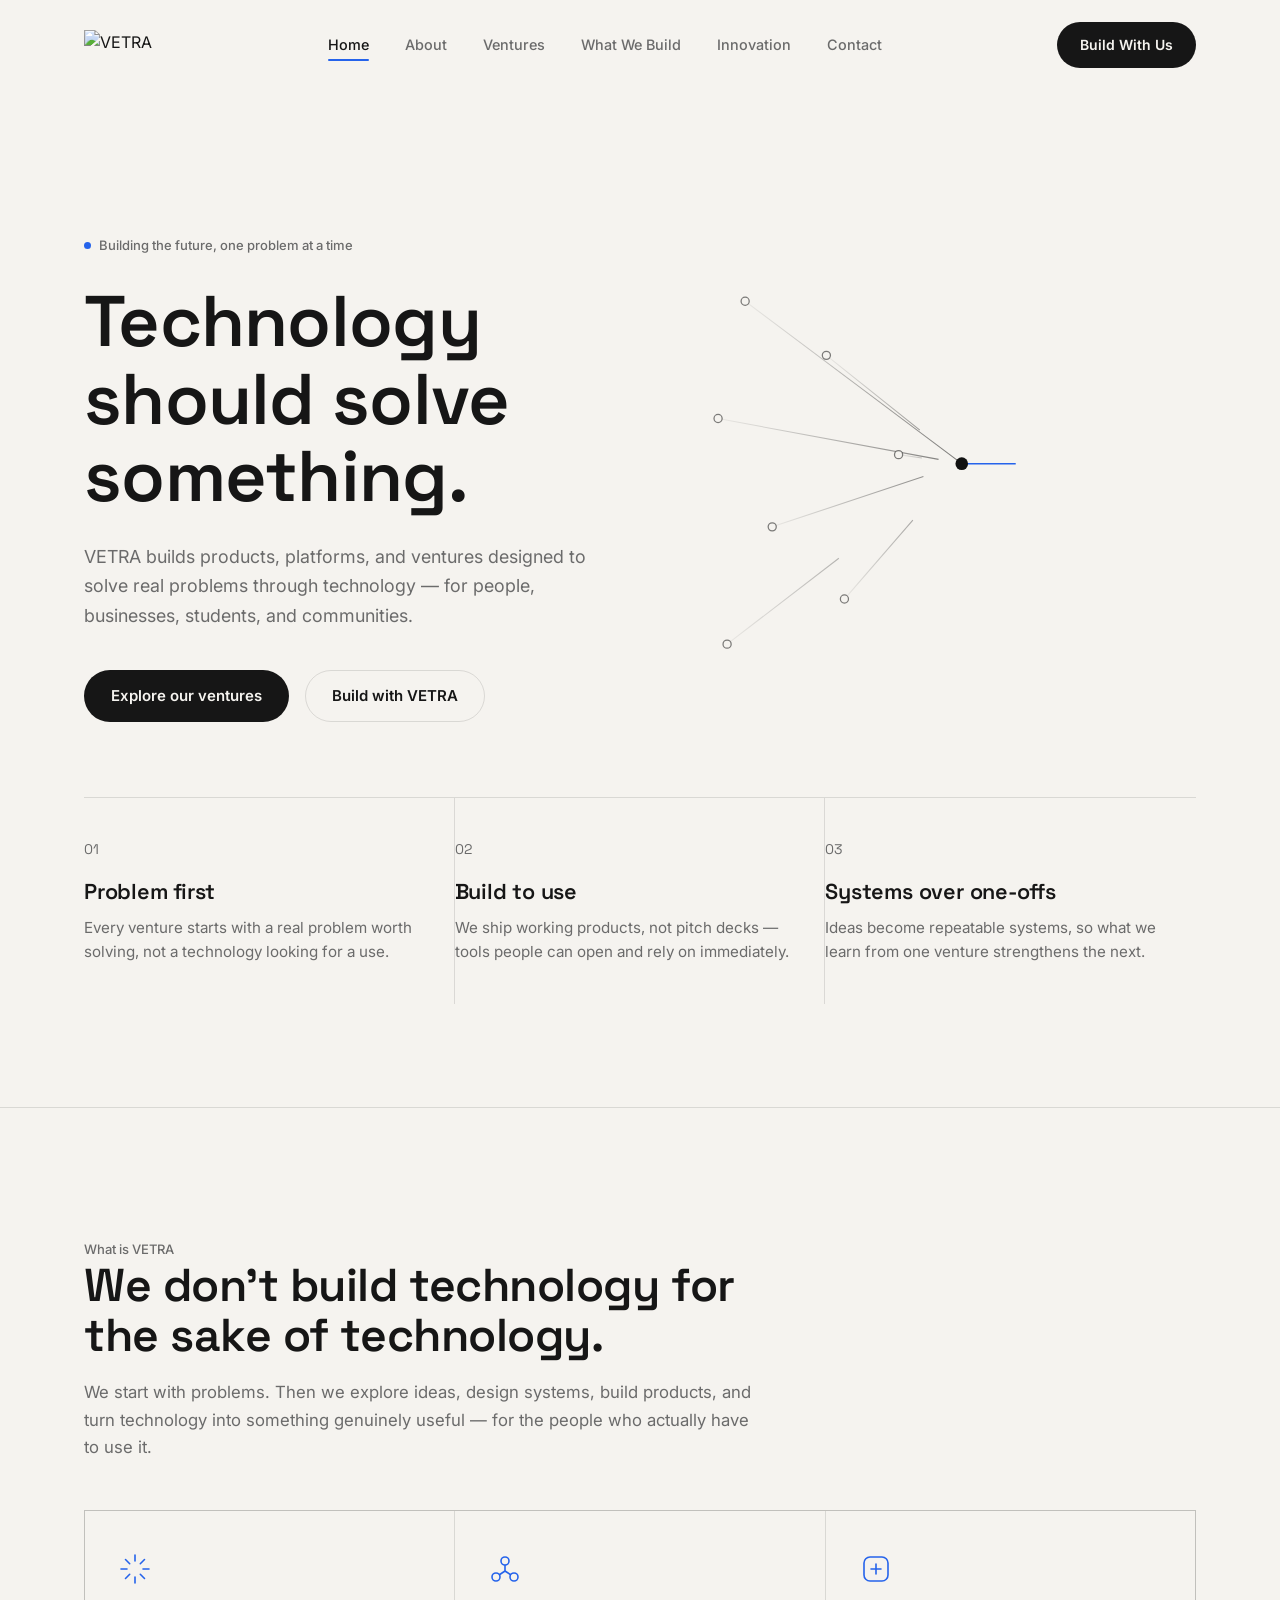
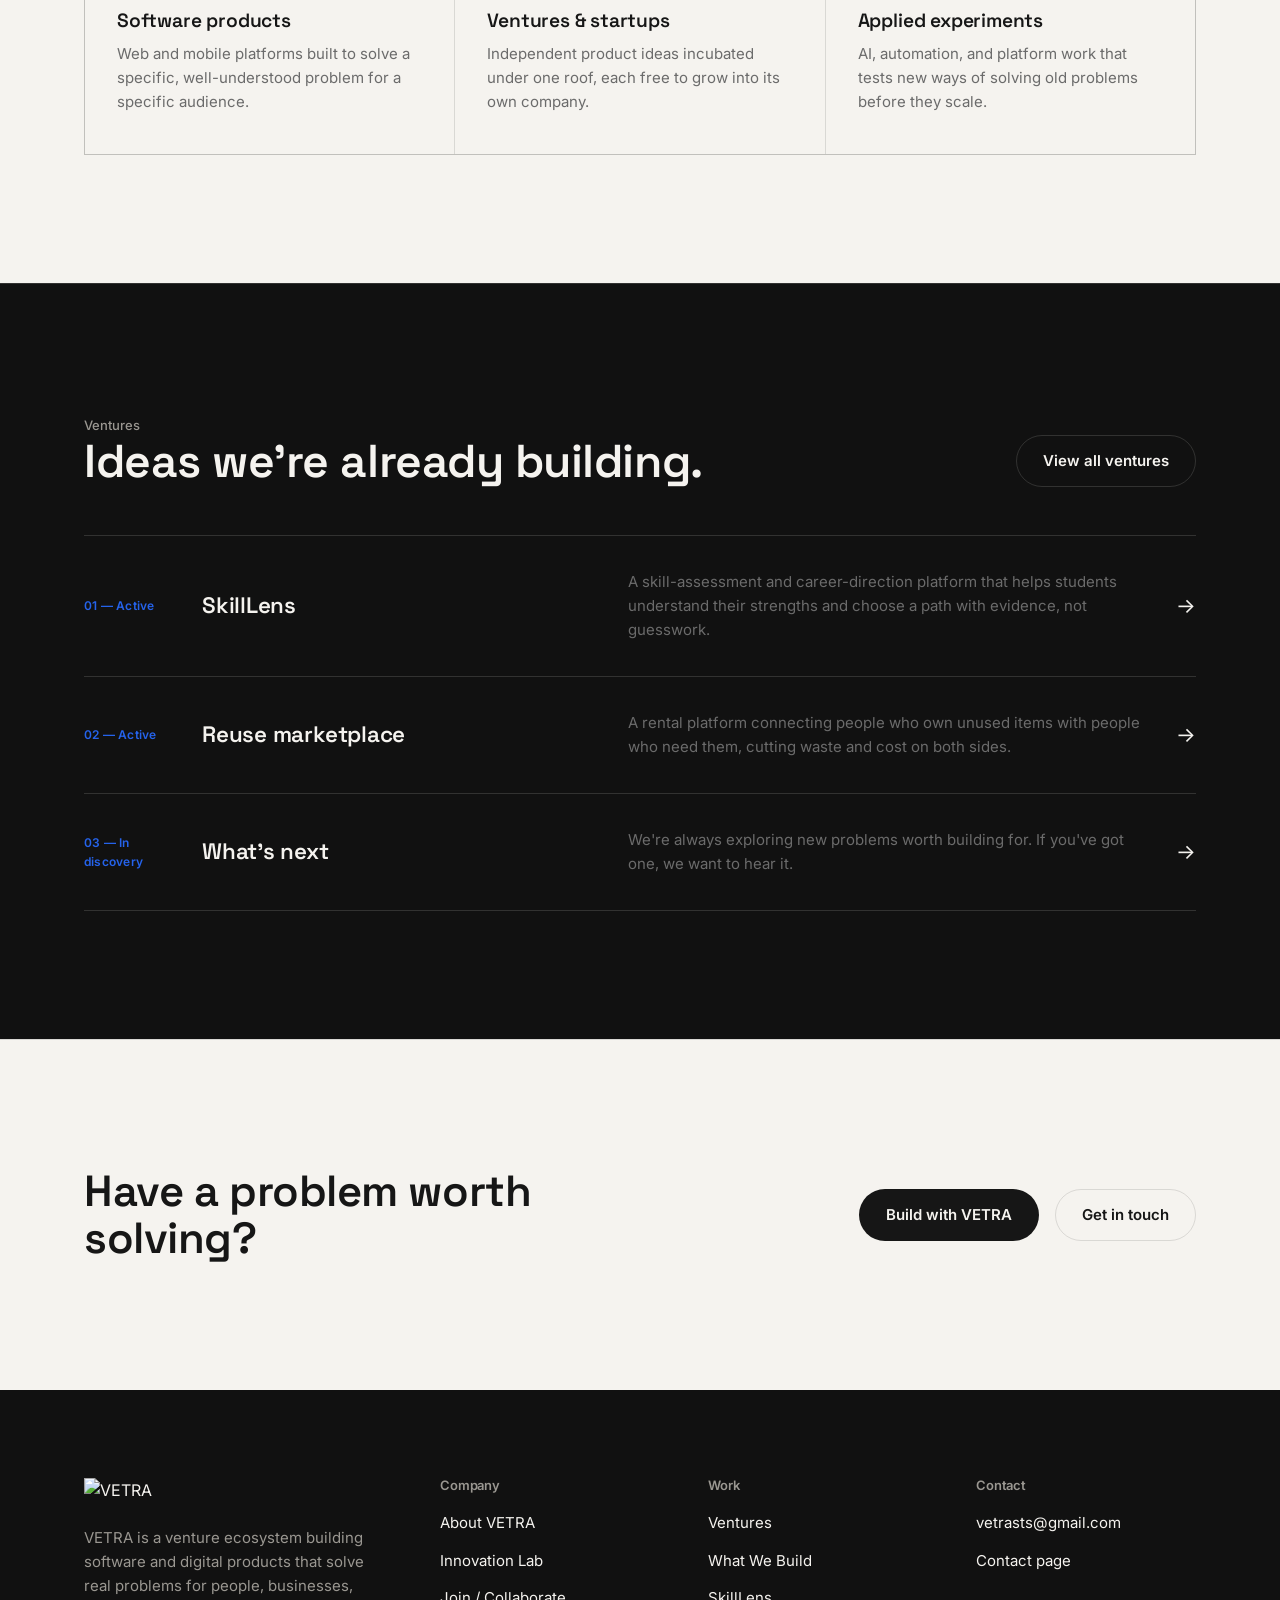
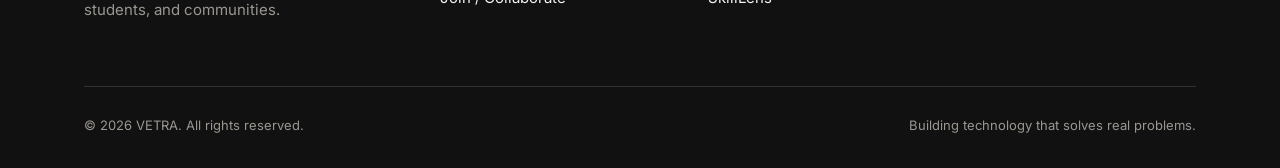
==== commit 36c91e18: "Add files via upload" ====
--- a/index.html
+++ b/index.html
@@ -6,7 +6,7 @@
 <title>VETRA — Building Technology That Solves Real Problems.</title>
 <meta name="description" content="VETRA is a venture ecosystem building software products, startups, and digital solutions that solve real-world problems.">
 <link rel="icon" type="image/png" href="assets/vetra-logo-dark.png">
-<link rel="stylesheet" href="style.css">
+<link rel="stylesheet" href="styles.css">
 </head>
 <body>
   <nav class="nav">
@@ -198,4 +198,4 @@
   </footer>
   <script src="script.js"></script>
 </body>
-</html>
+</html>
--- a/styles.css
+++ b/styles.css
@@ -0,0 +1,504 @@
+/* =========================================================
+   VETRA — Design Tokens
+   ========================================================= */
+@import url('https://fonts.googleapis.com/css2?family=Space+Grotesk:wght@400;500;600;700&family=Inter:wght@400;500;600&display=swap');
+
+:root{
+  --bg: #F5F3EF;
+  --bg-raised: #EEEBE4;
+  --dark: #111111;
+  --dark-raised: #191919;
+  --text: #161616;
+  --text-secondary: #6B6B6B;
+  --text-on-dark: #F5F3EF;
+  --text-on-dark-secondary: #9A9791;
+  --accent: #2563EB;
+  --accent-2: #7C3AED;
+  --line: rgba(22,22,22,0.12);
+  --line-on-dark: rgba(245,243,239,0.14);
+  --white: #FFFFFF;
+
+  --font-head: 'Space Grotesk', 'Inter', sans-serif;
+  --font-body: 'Inter', sans-serif;
+
+  --container: 1240px;
+  --gutter: clamp(24px, 5vw, 64px);
+  --section-y: clamp(72px, 10vw, 148px);
+
+  --ease: cubic-bezier(.22,.61,.36,1);
+}
+
+*, *::before, *::after{ box-sizing: border-box; }
+html{ scroll-behavior: smooth; }
+@media (prefers-reduced-motion: reduce){
+  html{ scroll-behavior: auto; }
+  *, *::before, *::after{ animation-duration: 0.001ms !important; animation-iteration-count: 1 !important; transition-duration: 0.001ms !important; }
+}
+
+body{
+  margin:0;
+  background: var(--bg);
+  color: var(--text);
+  font-family: var(--font-body);
+  font-size: 16px;
+  line-height: 1.6;
+  -webkit-font-smoothing: antialiased;
+  overflow-x: hidden;
+}
+
+img{ max-width:100%; display:block; }
+a{ color: inherit; text-decoration: none; }
+button{ font-family: inherit; cursor:pointer; }
+
+h1,h2,h3,h4{
+  font-family: var(--font-head);
+  font-weight: 600;
+  line-height: 1.08;
+  letter-spacing: -0.01em;
+  margin: 0;
+  color: var(--text);
+}
+
+p{ margin: 0; }
+
+::selection{ background: var(--accent); color: var(--white); }
+
+:focus-visible{
+  outline: 2px solid var(--accent);
+  outline-offset: 3px;
+  border-radius: 2px;
+}
+
+.container{
+  width: 100%;
+  max-width: var(--container);
+  margin: 0 auto;
+  padding: 0 var(--gutter);
+}
+
+.section{ padding: var(--section-y) 0; }
+.section--dark{ background: var(--dark); color: var(--text-on-dark); }
+.section--dark h1, .section--dark h2, .section--dark h3, .section--dark h4{ color: var(--text-on-dark); }
+.section--raised{ background: var(--bg-raised); }
+.section--border-t{ border-top: 1px solid var(--line); }
+.section--dark.section--border-t{ border-top: 1px solid var(--line-on-dark); }
+
+.eyebrow{
+  display:inline-flex;
+  align-items:center;
+  gap:8px;
+  font-size: 0.8125rem;
+  color: var(--text-secondary);
+  font-weight: 500;
+}
+.section--dark .eyebrow{ color: var(--text-on-dark-secondary); }
+.eyebrow .dot{
+  width:7px; height:7px; border-radius:50%;
+  background: var(--accent);
+  flex-shrink:0;
+  animation: pulse-dot 2.4s var(--ease) infinite;
+}
+@keyframes pulse-dot{
+  0%,100%{ opacity:1; transform: scale(1); }
+  50%{ opacity: .45; transform: scale(.78); }
+}
+
+.eyebrow-index{
+  font-family: var(--font-head);
+  font-size: 0.875rem;
+  color: var(--text-secondary);
+}
+
+/* Buttons */
+.btn{
+  display:inline-flex;
+  align-items:center;
+  justify-content:center;
+  gap:10px;
+  padding: 13px 26px;
+  border-radius: 999px;
+  font-family: var(--font-body);
+  font-weight: 600;
+  font-size: 0.9375rem;
+  border: 1px solid transparent;
+  transition: transform .35s var(--ease), background-color .3s var(--ease), color .3s var(--ease), border-color .3s var(--ease);
+  white-space: nowrap;
+}
+.btn:hover{ transform: translateY(-2px); }
+.btn-primary{ background: var(--text); color: var(--bg); }
+.btn-primary:hover{ background: var(--accent); color: var(--white); }
+.section--dark .btn-primary{ background: var(--text-on-dark); color: var(--dark); }
+.section--dark .btn-primary:hover{ background: var(--accent); color: var(--white); }
+
+.btn-ghost{ border-color: var(--line); color: var(--text); background: transparent; }
+.btn-ghost:hover{ border-color: var(--text); }
+.section--dark .btn-ghost{ border-color: var(--line-on-dark); color: var(--text-on-dark); }
+.section--dark .btn-ghost:hover{ border-color: var(--text-on-dark); }
+
+.btn-accent{ background: var(--accent); color: var(--white); }
+.btn-accent:hover{ background: #1d4ed8; transform: translateY(-2px); }
+
+/* =========================================================
+   Navbar
+   ========================================================= */
+.nav{
+  position: fixed;
+  top:0; left:0; right:0;
+  z-index: 100;
+  padding: 22px 0;
+  transition: padding .4s var(--ease), background-color .4s var(--ease), border-color .4s var(--ease), backdrop-filter .4s var(--ease);
+  border-bottom: 1px solid transparent;
+}
+.nav.is-scrolled{
+  padding: 14px 0;
+  background: rgba(245,243,239,0.86);
+  backdrop-filter: blur(14px) saturate(140%);
+  border-bottom: 1px solid var(--line);
+}
+.nav-inner{
+  display:flex;
+  align-items:center;
+  justify-content: space-between;
+  gap: 24px;
+}
+.nav-logo{ display:flex; align-items:center; }
+.nav-logo img{ height: 30px; width:auto; }
+.nav-links{
+  display:flex;
+  align-items:center;
+  gap: 36px;
+  list-style:none;
+  margin:0; padding:0;
+}
+.nav-links a{
+  font-size: 0.9rem;
+  font-weight: 500;
+  color: var(--text-secondary);
+  position:relative;
+  padding: 4px 0;
+  transition: color .25s var(--ease);
+}
+.nav-links a:hover, .nav-links a.is-active{ color: var(--text); }
+.nav-links a.is-active::after{
+  content:'';
+  position:absolute;
+  left:0; right:0; bottom:-4px;
+  height:2px;
+  background: var(--accent);
+  border-radius: 2px;
+}
+.nav-actions{ display:flex; align-items:center; gap:16px; }
+.nav-cta{ padding: 11px 22px; font-size: 0.875rem; }
+
+.nav-burger{
+  display:none;
+  flex-direction:column;
+  justify-content:center;
+  gap:5px;
+  width: 34px; height:34px;
+  background:none; border:none;
+  padding:0;
+}
+.nav-burger span{
+  display:block;
+  height:2px; width: 100%;
+  background: var(--text);
+  border-radius: 2px;
+  transition: transform .35s var(--ease), opacity .35s var(--ease);
+}
+.nav-burger.is-open span:nth-child(1){ transform: translateY(7px) rotate(45deg); }
+.nav-burger.is-open span:nth-child(2){ opacity:0; }
+.nav-burger.is-open span:nth-child(3){ transform: translateY(-7px) rotate(-45deg); }
+
+.mobile-menu{
+  position: fixed;
+  inset:0;
+  background: var(--bg);
+  z-index: 99;
+  display:flex;
+  flex-direction:column;
+  justify-content:center;
+  padding: 32px var(--gutter);
+  transform: translateY(-100%);
+  transition: transform .5s var(--ease);
+}
+.mobile-menu.is-open{ transform: translateY(0); }
+.mobile-menu ul{ list-style:none; margin:0; padding:0; display:flex; flex-direction:column; gap: 22px; }
+.mobile-menu a{ font-family: var(--font-head); font-size: 2rem; font-weight:600; }
+.mobile-menu .btn{ margin-top: 28px; align-self:flex-start; }
+
+@media (max-width: 860px){
+  .nav-links, .nav-actions .nav-cta{ display:none; }
+  .nav-burger{ display:flex; }
+}
+
+/* =========================================================
+   Footer
+   ========================================================= */
+.footer{
+  background: var(--dark);
+  color: var(--text-on-dark);
+  padding: 88px 0 32px;
+}
+.footer-top{
+  display:grid;
+  grid-template-columns: 1.4fr repeat(3, 1fr);
+  gap: 48px;
+  padding-bottom: 64px;
+  border-bottom: 1px solid var(--line-on-dark);
+}
+.footer-brand img{ height: 30px; margin-bottom: 18px; }
+.footer-brand p{ color: var(--text-on-dark-secondary); max-width: 320px; font-size: 0.9375rem; }
+.footer-col h4{ font-family: var(--font-body); font-size: 0.8125rem; color: var(--text-on-dark-secondary); font-weight: 600; margin-bottom: 18px; }
+.footer-col ul{ list-style:none; margin:0; padding:0; display:flex; flex-direction:column; gap:12px; }
+.footer-col a{ font-size: 0.9375rem; color: var(--text-on-dark); transition: color .25s var(--ease); }
+.footer-col a:hover{ color: var(--accent); }
+.footer-bottom{
+  display:flex; align-items:center; justify-content:space-between;
+  padding-top: 28px; flex-wrap:wrap; gap:12px;
+  font-size: 0.8125rem; color: var(--text-on-dark-secondary);
+}
+@media (max-width: 780px){
+  .footer-top{ grid-template-columns: 1fr 1fr; }
+}
+@media (max-width: 500px){
+  .footer-top{ grid-template-columns: 1fr; }
+}
+
+/* =========================================================
+   Hero
+   ========================================================= */
+.hero{
+  padding: clamp(150px, 22vw, 220px) 0 clamp(80px, 8vw, 120px);
+  position:relative;
+}
+.hero-grid{
+  display:grid;
+  grid-template-columns: 1.05fr 0.95fr;
+  gap: 48px;
+  align-items:center;
+}
+.hero-copy .eyebrow{ margin-bottom: 28px; }
+.hero h1{
+  font-size: clamp(2.6rem, 5.6vw, 5rem);
+  max-width: 15ch;
+}
+.hero-sub{
+  margin-top: 26px;
+  font-size: clamp(1.05rem, 1.4vw, 1.2rem);
+  color: var(--text-secondary);
+  max-width: 46ch;
+  line-height: 1.65;
+}
+.hero-actions{ margin-top: 40px; display:flex; gap: 16px; flex-wrap:wrap; }
+.hero-visual{ position:relative; }
+.hero-visual svg{ width:100%; height:auto; }
+
+@media (max-width: 940px){
+  .hero-grid{ grid-template-columns: 1fr; }
+  .hero-visual{ order:-1; max-width: 420px; margin: 0 auto 12px; }
+}
+
+/* =========================================================
+   Principles / grid
+   ========================================================= */
+.principles{
+  display:grid;
+  grid-template-columns: repeat(3, 1fr);
+  border-top: 1px solid var(--line);
+  margin-top: 64px;
+}
+.principle{
+  padding: 40px 32px 40px 0;
+  border-right: 1px solid var(--line);
+}
+.principle:last-child{ border-right:none; }
+.principle .eyebrow-index{ display:block; margin-bottom: 20px; }
+.principle h3{ font-size: 1.35rem; margin-bottom: 12px; }
+.principle p{ color: var(--text-secondary); font-size: 0.95rem; }
+@media (max-width: 780px){
+  .principles{ grid-template-columns: 1fr; }
+  .principle{ border-right:none; border-bottom: 1px solid var(--line); padding: 32px 0; }
+  .principle:last-child{ border-bottom:none; }
+}
+
+/* =========================================================
+   Section headers
+   ========================================================= */
+.section-head{ max-width: 680px; }
+.section-head h2{ font-size: clamp(1.9rem, 3.6vw, 3rem); }
+.section-head p{ margin-top: 18px; color: var(--text-secondary); font-size: 1.05rem; line-height: 1.65; }
+.section-head--split{
+  display:flex;
+  justify-content:space-between;
+  align-items:flex-end;
+  gap: 32px;
+  max-width: none;
+}
+@media (max-width: 700px){
+  .section-head--split{ flex-direction:column; align-items:flex-start; }
+}
+
+/* =========================================================
+   Cards / lists (hairline, not shadow-kit)
+   ========================================================= */
+.hr-list{ border-top: 1px solid var(--line); margin-top: 48px; }
+.section--dark .hr-list{ border-top: 1px solid var(--line-on-dark); }
+
+.hr-row{
+  display:grid;
+  grid-template-columns: 90px 1.3fr 1.7fr auto;
+  gap: 28px;
+  align-items:center;
+  padding: 34px 0;
+  border-bottom: 1px solid var(--line);
+  transition: padding-left .35s var(--ease), background-color .35s var(--ease);
+}
+.section--dark .hr-row{ border-bottom: 1px solid var(--line-on-dark); }
+.hr-row:hover{ padding-left: 12px; }
+.hr-row .tag{
+  font-size: 0.75rem;
+  font-weight: 600;
+  color: var(--accent);
+  letter-spacing: 0.02em;
+}
+.hr-row h3{ font-size: 1.4rem; }
+.hr-row p{ color: var(--text-secondary); font-size: 0.9375rem; }
+.hr-row .arrow{ font-size: 1.3rem; transition: transform .35s var(--ease); }
+.hr-row:hover .arrow{ transform: translateX(6px); color: var(--accent); }
+@media (max-width: 780px){
+  .hr-row{ grid-template-columns: 1fr; gap: 10px; }
+  .hr-row .arrow{ display:none; }
+}
+
+.card-grid{
+  display:grid;
+  grid-template-columns: repeat(3, 1fr);
+  gap: 1px;
+  background: var(--line);
+  border: 1px solid var(--line);
+  margin-top: 48px;
+}
+.section--dark .card-grid{ background: var(--line-on-dark); border-color: var(--line-on-dark); }
+.card{
+  background: var(--bg);
+  padding: 40px 32px;
+  transition: background-color .3s var(--ease);
+}
+.section--dark .card{ background: var(--dark); }
+.card:hover{ background: var(--bg-raised); }
+.section--dark .card:hover{ background: var(--dark-raised); }
+.card .card-icon{ width:36px; height:36px; margin-bottom: 24px; color: var(--accent); }
+.card h3{ font-size: 1.2rem; margin-bottom: 10px; }
+.card p{ color: var(--text-secondary); font-size: 0.9375rem; }
+@media (max-width: 900px){ .card-grid{ grid-template-columns: 1fr 1fr; } }
+@media (max-width: 600px){ .card-grid{ grid-template-columns: 1fr; } }
+
+/* =========================================================
+   Stats strip
+   ========================================================= */
+.stats{
+  display:grid;
+  grid-template-columns: repeat(4, 1fr);
+  gap: 24px;
+  margin-top: 64px;
+}
+.stat .num{ font-family: var(--font-head); font-size: clamp(2rem, 4vw, 3rem); font-weight:600; }
+.stat .label{ margin-top: 8px; color: var(--text-secondary); font-size: 0.875rem; }
+.section--dark .stat .label{ color: var(--text-on-dark-secondary); }
+@media (max-width: 700px){ .stats{ grid-template-columns: 1fr 1fr; } }
+
+/* =========================================================
+   CTA band
+   ========================================================= */
+.cta-band{
+  display:flex;
+  align-items:center;
+  justify-content:space-between;
+  gap: 32px;
+  flex-wrap:wrap;
+}
+.cta-band h2{ font-size: clamp(1.8rem, 3.4vw, 2.75rem); max-width: 16ch; }
+.cta-band-actions{ display:flex; gap:16px; flex-wrap:wrap; }
+
+/* =========================================================
+   Page intro (interior pages)
+   ========================================================= */
+.page-intro{ padding-top: clamp(140px, 18vw, 190px); }
+.page-intro .eyebrow{ margin-bottom: 24px; }
+.page-intro h1{ font-size: clamp(2.3rem, 4.6vw, 4rem); max-width: 20ch; }
+.page-intro .lead{ margin-top: 24px; font-size: 1.15rem; color: var(--text-secondary); max-width: 56ch; }
+
+/* Forms */
+.form-grid{ display:grid; grid-template-columns: 1fr 1fr; gap: 20px 24px; margin-top: 40px; }
+.field{ display:flex; flex-direction:column; gap:8px; }
+.field.full{ grid-column: 1 / -1; }
+.field label{ font-size: 0.8125rem; color: var(--text-secondary); font-weight:500; }
+.field input, .field select, .field textarea{
+  font-family: var(--font-body);
+  font-size: 0.9375rem;
+  padding: 14px 16px;
+  border: 1px solid var(--line);
+  border-radius: 8px;
+  background: var(--bg);
+  color: var(--text);
+  transition: border-color .25s var(--ease);
+}
+.field textarea{ resize: vertical; min-height: 120px; }
+.field input:focus, .field select:focus, .field textarea:focus{ border-color: var(--accent); }
+.form-note{ margin-top: 18px; font-size: 0.8125rem; color: var(--text-secondary); }
+@media (max-width: 700px){ .form-grid{ grid-template-columns: 1fr; } }
+
+/* Simple two-col content */
+.split{ display:grid; grid-template-columns: 1fr 1fr; gap: 64px; align-items:start; }
+@media (max-width: 860px){ .split{ grid-template-columns: 1fr; gap: 40px; } }
+
+.timeline{ margin-top: 56px; border-left: 1px solid var(--line); }
+.section--dark .timeline{ border-color: var(--line-on-dark); }
+.timeline-item{ position:relative; padding: 0 0 48px 32px; }
+.timeline-item:last-child{ padding-bottom:0; }
+.timeline-item::before{
+  content:'';
+  position:absolute; left:-5px; top:4px;
+  width:9px; height:9px; border-radius:50%;
+  background: var(--accent);
+}
+.timeline-item .tag{ font-size: 0.75rem; color: var(--text-secondary); font-weight:600; }
+.timeline-item h3{ margin-top:8px; font-size: 1.25rem; }
+.timeline-item p{ margin-top: 8px; color: var(--text-secondary); font-size: 0.9375rem; max-width: 52ch; }
+
+/* Values grid used in About */
+.value-list{ margin-top: 24px; display:flex; flex-direction:column; }
+.value-row{ display:grid; grid-template-columns: 220px 1fr; gap: 24px; padding: 26px 0; border-top: 1px solid var(--line); }
+.value-row:last-child{ border-bottom: 1px solid var(--line); }
+.value-row h4{ font-family: var(--font-head); font-size: 1.05rem; }
+.value-row p{ color: var(--text-secondary); font-size: 0.9375rem; }
+@media (max-width: 700px){ .value-row{ grid-template-columns: 1fr; gap:8px; } }
+
+/* Error / offline pages */
+.status-page{
+  min-height: 100svh;
+  display:flex;
+  flex-direction:column;
+  align-items:center;
+  justify-content:center;
+  text-align:center;
+  padding: 32px;
+}
+.status-page .code{
+  font-family: var(--font-head);
+  font-size: clamp(4rem, 14vw, 8rem);
+  font-weight: 600;
+  line-height:1;
+  color: var(--text);
+}
+.status-page h1{ margin-top: 12px; font-size: clamp(1.4rem, 3vw, 2rem); }
+.status-page p{ margin-top: 14px; color: var(--text-secondary); max-width: 46ch; }
+.status-page .btn{ margin-top: 32px; }
+.status-page .mark{ width: 140px; margin-bottom: 40px; opacity:0.9; }
+
+/* Utility */
+.mt-0{ margin-top:0 !important; }
+.text-secondary{ color: var(--text-secondary); }
+.reveal{ opacity:0; transform: translateY(18px); transition: opacity .7s var(--ease), transform .7s var(--ease); }
+.reveal.is-visible{ opacity:1; transform:none; }
